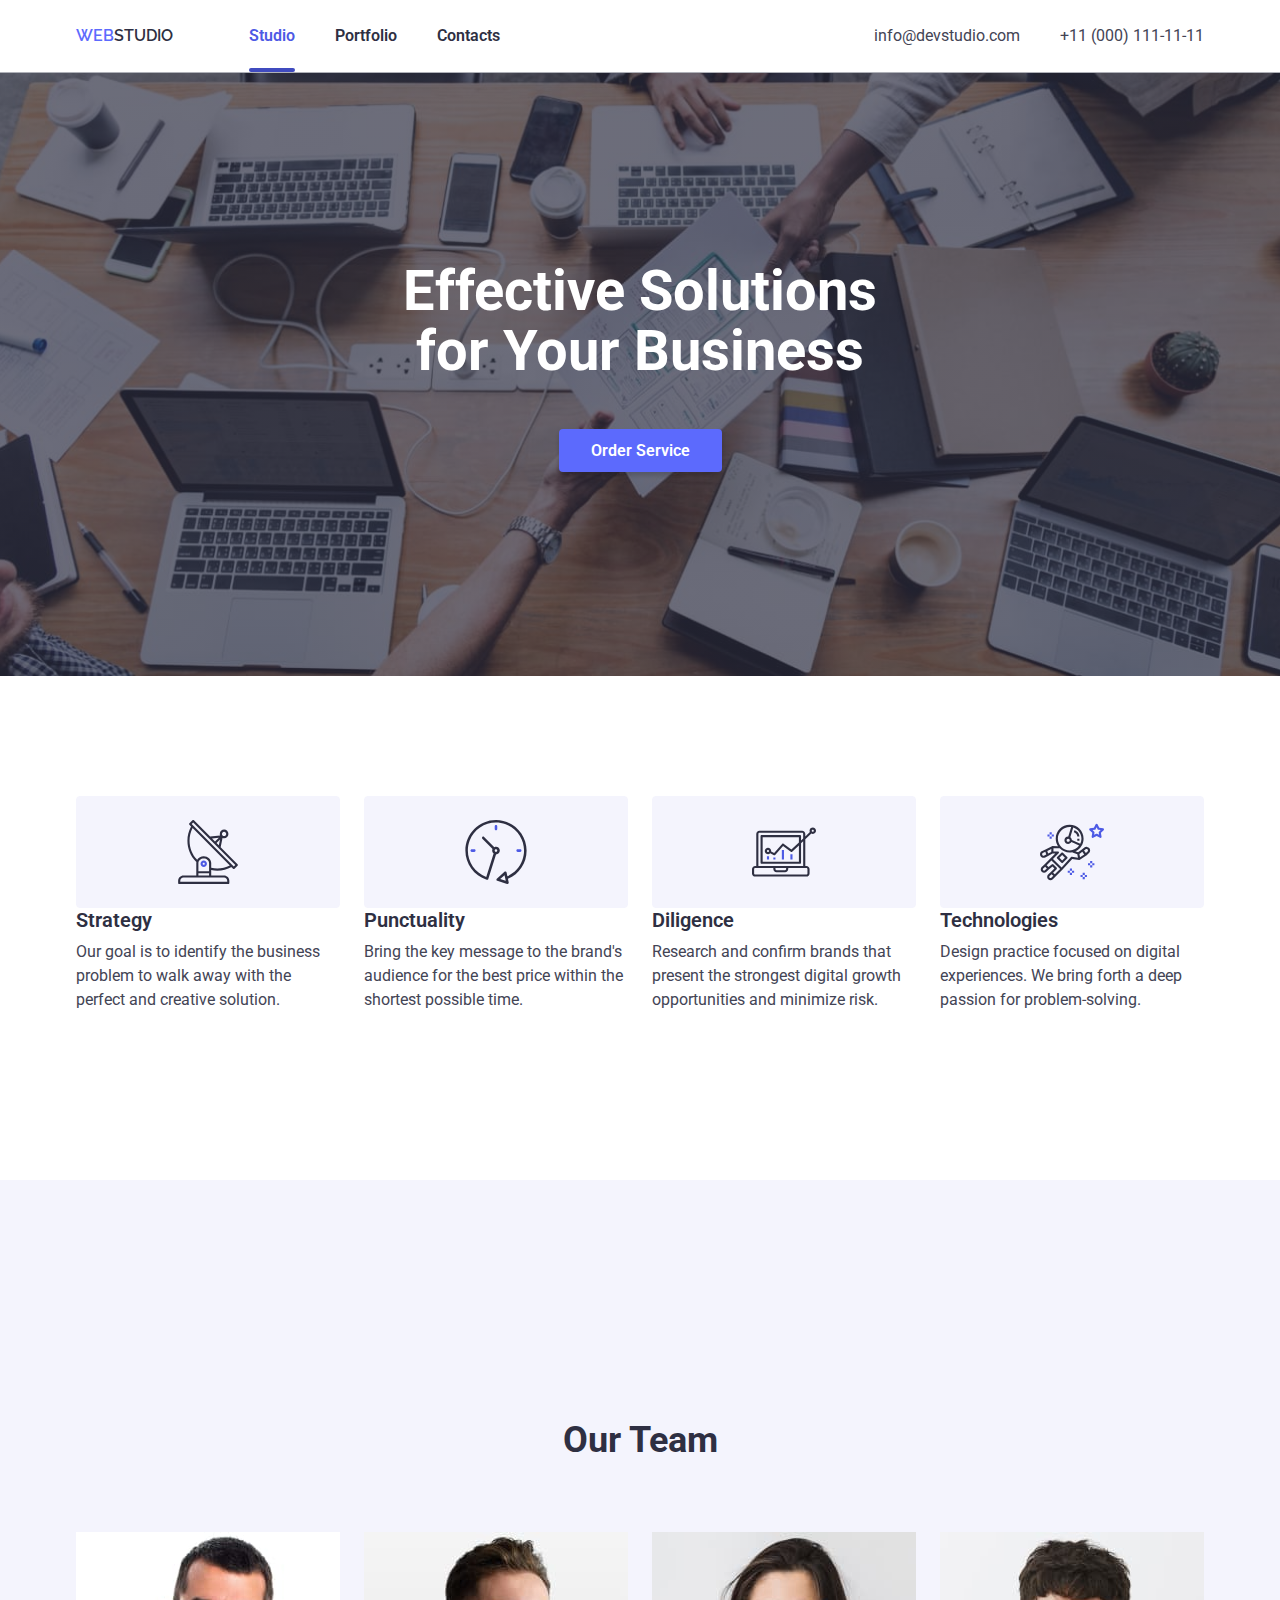
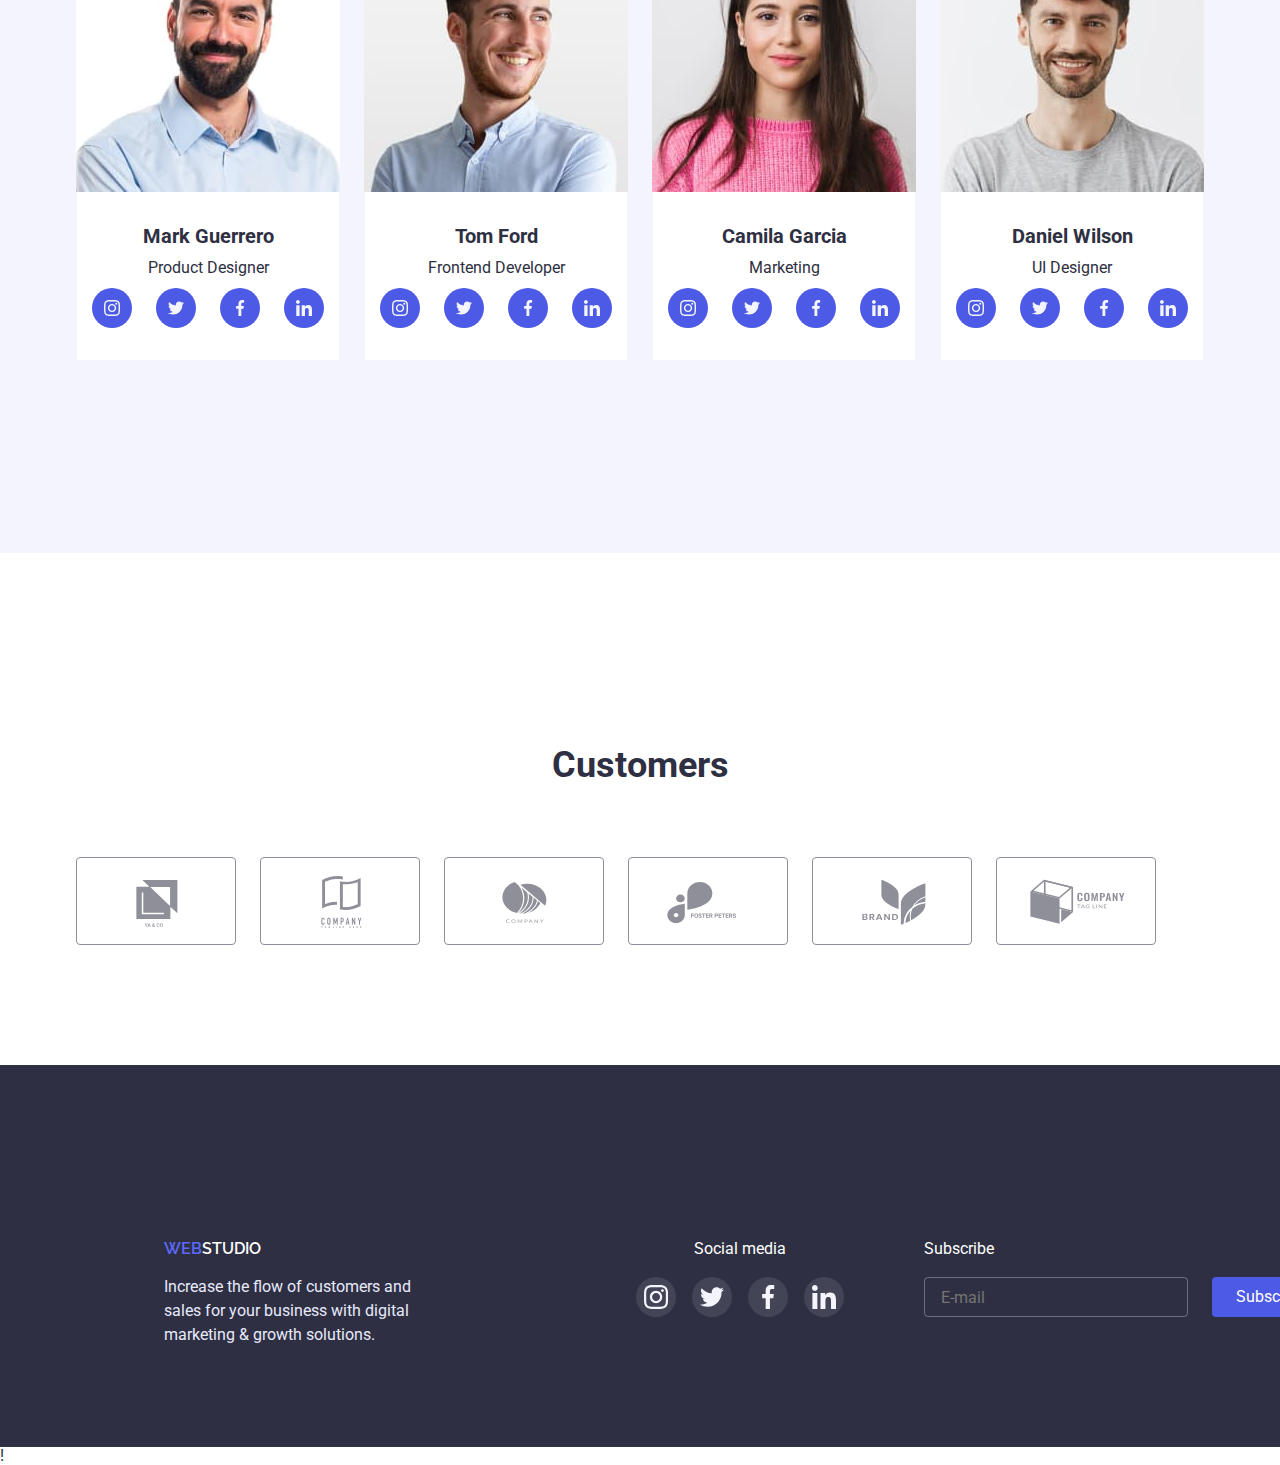
==== index.html @ 5d25dc53 "." ====
<!DOCTYPE html>
<html lang="en">
<head>
    <meta charset="UTF-8">
    <meta http-equiv="X-UA-Compatible" content="IE=edge">
    <meta name="viewport" content="width=device-width, initial-scale=1.0">
    <title>Main Page</title>
    <link rel="preconnect" href="https://fonts.googleapis.com"><link rel="preconnect" href="https://fonts.gstatic.com" crossorigin><link href="https://fonts.googleapis.com/css2?family=Raleway:wght@800&family=Roboto:wght@400;700&display=swap" rel="stylesheet">
    <link rel="stylesheet" href="https://cdn.jsdelivr.net/npm/modern-normalize@1.1.0/modern-normalize.min.css">
    <link href="https://unpkg.com/aos@2.3.1/dist/aos.css" rel="stylesheet">
    <link rel="stylesheet" href="./css/styles.css">
    <link rel="stylesheet" href="./css/mobile.css">
    <link rel="stylesheet" href="./css/tablet.css">
    <link rel="stylesheet" href="./css/desktop.css">
</head>
<body>
    <main>
        <header class=" header">
            <div class="container page-header-container ">
                <nav class="page-nav">
                    <a href="" class=" studio link page-header"><span class="web">Web</span>studio</a>
                    <ul class=" header-list list ">
                        <li class="header-list">
                            <a  class=" link1 page-header curent" href="index.html "> Studio</a></li>
                        <li class="header-list">
                            <a class=" link page-header" href=" portfolio.html "> Portfolio</a></li>
                        <li class="header-list">
                            <a class=" link page-header" href="#contacts">Contacts</a></li>
            </ul>   
    </nav>
    <ul class="header-list list">
        <li class="header-link">
           <a class="contacts page-header page-header-list" href="mailto:info@devstudio.com">info@devstudio.com</a></li>
       <li class="header-link">
           <a class="contacts2 page-header page-header-list" href="tel:+110001111111">+11 (000) 111-11-11</a></li>
   </ul> 
   <button type="button" class="menu-open"data-menu-open >
    <svg class="menu-svg" width="32" height="22">
        <use href="./images/defs.svg#icon-menu-1"></use>
    </svg>
</button>
</div> 
            <div class="mob-menu is-hidden" data-menu >
                <div class="container">
                    <div>
                <button type="button" class="menu-close" data-menu-close >
                    <svg class="icon-a" width="8" height="8" >
                        <use href="./images/x.svg#icon-close-black-18dp-2-1-1" ></use>
                    </svg>
                </button>
                <ul class=" mob-menu-list list ">
                    <li class="mob-menu-item">
                        <a  class="mob-menu-link1 link" href="index.html "> Studio</a></li>
                    <li class="mob-menu-item">
                        <a class="mob-menu-link1 link" href=" portfolio.html "> Portfolio</a></li>
                    <li class="mob-menu-item">
                        <a class="mob-menu-link1 link" href="#contacts">Contacts</a></li>
        </ul> 
    </div>
    <div>
        <ul class="mob-menu-list2 list">
           <li class="mob-menu-item">
               <a class="mob-menu-link1 link" href="tel:+110001111111">+11 (000) 111-11-11</a></li>
               </ul>
        <ul class="mob-menu-list3 list">
            <li class="mob-menu-item2">
                <a class="mob-menu-link3 link" href="mailto:info@devstudio.com">info@devstudio.com</a></li>
        </ul>
            </div>
       <ul class="social-mob-menu list">
        <li class="social-media-menu ">
            <a href="" class="social-link-menu link">
                <svg class="social-icon-menu" width="24" height="24">
                    <use href="./images/defs.svg#icon-instagram"></use>
                </svg>
            </a></li>
            <li class="social-media-menu">
                <a href="" class="social-link-menu link">
                    <svg class=" social-icon-menu" width="24" height="24">
                        <use href="./images/defs.svg#icon-twitter"></use>
                    </svg>
                </a></li>
            <li class="social-media-menu">
                <a href="" class="social-link-menu link">
                    <svg class=" social-icon-menu" width="24" height="24">
                        <use href="./images/defs.svg#icon-facebook"></use>
                    </svg>  
                </a></li>
            <li class="social-media-menu ">
                <a href="" class="social-link-menu link">
                    <svg class=" social-icon-menu" width="24" height="24">
                        <use href="./images/defs.svg#icon-linkedin"></use>
                    </svg> 
                </a></li>
</ul>
</div>
</div> 
</div>
    </header>
        <section class="sol " id="studio">
            <div class="container" >
            <h1 class="solutions-title">Effective Solutions for Your Business </h1>
                <button type="button" class="btn btn-list" data-modal-open>Order Service</button >
            </div>
            </section>
           <section class="skills-2">
                <div  class=" container">
                <h2 class="visual skills">Our skills</h2>
                        <ul class=" list-ul list"> 
                                <li class=""> 
                                    <div class="box-1 rectangle">
                                            <svg class="foto-logo" width="64" height="64">
                                                <use href="./images/symbol-defs2.svg#icon-antenna-1-2-1"></use>
                                            </svg> 
                                        </div>
                                <h3 class="title-list">Strategy</h3>
                                <p class="text "> Our goal is to identify the business problem to walk away with the perfect and creative solution.</p> </li>
                                    <li class="">
                                        <div class="box-1 rectangle">
                                        <svg class="foto-logo " width="64" height="64">
                                            <use href="./images/symbol-defs2.svg#icon-clock-1-2-1"></use>
                                        </svg>
                                    </div>  
                                    <h3  class="title-list ">Punctuality</h3>
                                 <p class="text"> Bring the key message to the brand's audience for the best price within the shortest possible time.</p>  
                                </li>
                        <li class="">
                            <div class="box-1 rectangle">
                            <svg class="foto-logo" width="64" height="64">
                                <use href="./images/symbol-defs2.svg#icon-diagram-1-2-1"></use>
                            </svg>
                        </div>
                            <h3 class="title-list ">Diligence</h3>
                                <p class="text"> Research and confirm brands that present the strongest digital growth opportunities and minimize risk.</p>
                            </li>
                            <li class="">
                                <div class="box-1 rectangle">
                                <svg class="foto-logo " width="64" height="64">
                                    <use href="./images/symbol-defs2.svg#icon-astronaut-1-2-1"></use>
                                </svg> </div>
                        <h3  class="title-list ">Technologies</h3>
                          <p class="text">Design practice focused on digital experiences. We bring forth a deep passion for problem-solving.</p>  
                        </li>
                    </ul> 
            </div>
        </section>
           <section class="foto">
            <div class="container">
                <h2 class="kann-title" data-aos="fade-up-right">What are we doing</h2>
                <ul class="foto-list list">
                    <li class="foto-phone"><img src="./images/foto.jpg" alt="Laptop" width="360" height="300"></li>
                    <li class="foto-phone"><img src="./images/foto2.jpg" alt="Phones" width="360" height="300" ></li>
                    <li class="foto-phone"><img src="./images/foto3.jpg" alt="App in phone" width="360" height="300" ></li>
                </ul>
            </div>
            </section>
    <section class="team-title " >
        <div class="container  ">
   <h2 class="title-team ">Our Team </h2>
   <ul class="team-foto list ">
    <li class="team-title-foto"> 
        <img 
        src="./images/foto4.jpg" alt="Product Designer"
        srcset="./images/foto4.jpg 1x, 
        ./images/foto4-2px.jpg 2x "
        width="265" height="260">
        <div class="empployees-card-contant-wrapper ">
        <h3 class="name">Mark Guerrero</h3>
        <p class="work">Product Designer</p>
        <ul class="social list">
            <li class="social-media ">
                <a href="" class="social-link link">
                    <svg class="social-icon" width="16" height="16">
                        <use href="./images/defs.svg#icon-instagram"></use>
                    </svg>
                </a></li>
                <li class="social-media">
                    <a href="" class="social-link link">
                        <svg class=" social-icon" width="16" height="16">
                            <use href="./images/defs.svg#icon-twitter"></use>
                        </svg>
                    </a></li>
                <li class="social-media">
                    <a href="" class="social-link link">
                        <svg class=" social-icon" width="16" height="16">
                            <use href="./images/defs.svg#icon-facebook"></use>
                        </svg>  
                    </a></li>
                <li class="social-media ">
                    <a href="" class="social-link link">
                        <svg class=" social-icon" width="16" height="16">
                            <use href="./images/defs.svg#icon-linkedin"></use>
                        </svg> 
                    </a></li>
</ul>
</div>
       <li class="team-title-foto"><img src="./images/foto5.jpg" alt="Frontend Developer" 
        srcset="./images/foto5.jpg 1x, 
        ./images/foto5-2px.jpg 2x " 
        width="265" height="260">
        <div class="empployees-card-contant-wrapper">
        <h3 class="name">Tom Ford</h3>
        <p class="work">Frontend Developer</p>
        <ul class="social list">
            <li class="social-media">
                <a href="" class="social-link link">
                <svg class="social-icon" width="16" height="16">
                    <use href="./images/defs.svg#icon-instagram"></use>
                </svg>
            </a></li>
            <li class="social-media">
                <a href="" class="social-link link">
                    <svg class=" social-icon" width="16" height="16">
                        <use href="./images/defs.svg#icon-twitter"></use>
                    </svg>
                </a></li>

            <li class="social-media">
                <a href="" class="social-link link">
                    <svg class=" social-icon" width="16" height="16">
                        <use href="./images/defs.svg#icon-facebook"></use>
                    </svg> 
                </a></li>
            <li class="social-media ">
                <a href="" class="social-link link">
                    <svg class=" social-icon" width="16" height="16">
                        <use href="./images/defs.svg#icon-linkedin"></use>
                    </svg> 
                </a></li>
        </ul>
    </div>
    </li> 
    <li class="team-title-foto"><img src="./images/foto6.jpg" alt="Marketing" 
        srcset="./images/foto6.jpg 1x, 
        ./images/foto6-2px.jpg 2x "
        width="265" height="260">
        <div class="empployees-card-contant-wrapper">
            <h3 class="name">Camila Garcia </h3>
            <p class="work">Marketing</p>
            <ul class="social list">
                <li class="social-media ">
                    <a href="" class="social-link link">
                        <svg class="social-icon" width="16" height="16">
                            <use href="./images/defs.svg#icon-instagram"></use>
                        </svg> 
                    </a></li>
                <li class="social-media">
                    <a href="" class="social-link link">
                        <svg class=" social-icon" width="16" height="16">
                            <use href="./images/defs.svg#icon-twitter"></use>
                        </svg>
                    </a></li>
                <li class="social-media">
                    <a href="" class="social-link link">
                        <svg class=" social-icon" width="16" height="16">
                            <use href="./images/defs.svg#icon-facebook"></use>
                        </svg>
                    </a></li>
                <li class="social-media">
                    <a href="" class="social-link link">
                        <svg class=" social-icon" width="16" height="16">
                            <use href="./images/defs.svg#icon-linkedin"></use>
                        </svg> 
                    </a></li>
            </ul>
        </div>
    </li>
    <li class="team-title-foto" ><img src="./images/foto7.jpg" alt="UI Designer" 
        srcset="./images/foto7.jpg 1x, 
        ./images/foto7-2px.jpg 2x "
        width="265" height="260">
        <div class="empployees-card-contant-wrapper">
            <h3 class="name">Daniel Wilson</h3>
            <p class="work">UI Designer</p>
            <ul class="social list">
                <li class="social-media">
                    <a href="" class="social-link link">
                        <svg class="social-icon" width="16" height="16">
                            <use href="./images/defs.svg#icon-instagram"></use>
                        </svg> 
                    </a></li>
                <li class="social-media">
                    <a href="" class="social-link link">
                        <svg class=" social-icon" width="16" height="16">
                            <use href="./images/defs.svg#icon-twitter"></use>
                        </svg>   
                    </a></li>
                <li class="social-media">
                    <a href="" class="social-link link">
                        <svg class=" social-icon" width="16" height="16">
                            <use href="./images/defs.svg#icon-facebook"></use>
                        </svg>
                    </a></li>
                <li class="social-media">
                    <a href="" class="social-link link">
                        <svg class=" social-icon" width="16" height="16">
                            <use href="./images/defs.svg#icon-linkedin"></use>
                        </svg>
                    </a></li>
            </ul>
       </div> 
    </li>
   </ul>
</div>
    </section>
<section class="customers">
        <div class="container">
        <h2 class="customers-text" >Customers</h2>
        <ul class="box list">
            <li class="logo">                                 
                <a href="" class="icone-link">
                <svg class=" logo-icon" width="104" height="56">
                    <use href="./images/symbol-defs.svg#icon-Logo"></use>
                </svg>
            </a></li>
            <li class="logo">
                <a href="" class="icone-link">
                    <svg class=" logo-icon"  width="104" height="56">
                        <use href="./images/symbol-defs.svg#icon-Logo2"></use>
                    </svg>
                </a></li>
            <li class="logo">
                <a href="" class="icone-link">
                    <svg class=" logo-icon" width="104" height="56" >
                        <use href="./images/symbol-defs.svg#icon-Logo3"></use>
                    </svg>
                </a>
            </li>
            <li class="logo">
                <a href="" class="icone-link">
                    <svg class=" logo-icon"  width="104" height="56">
                        <use href="./images/symbol-defs.svg#icon-Logo4"></use>
                    </svg>
                </a>
            </li>
            <li class="logo">
                <a href="" class="icone-link">
                    <svg class=" logo-icon"  width="104" height="56">
                        <use href="./images/symbol-defs.svg#icon-Logo5"></use>
                    </svg>
                </a>
            </li>
            <li class="logo">
                <a href="" class="icone-link">
                    <svg class=" logo-icon" width="104" height="56" >
                        <use href="./images/symbol-defs.svg#icon-Logo6"></use>
                    </svg>
                </a>
            </li>
        </ul>
    </div>
    </section>
    </main>
    <footer class="footer " id="contacts">
        <div class="container footer-container">
           <div class="div">
            <a class="studio-footer link footer-end list " href=""><span class="web2">Web</span>studio</a></li>
        <p class="end-text">Increase the flow of customers and sales for your business with digital marketing & growth solutions.</p>
    </div>
    <div class="footer-div-1">
        <p class="media">Social media</p>
        <ul class="box-icone2 list ">
            <li class="box-icone">
            <a href="" class="box-icone-a">
                <svg class=" media-icone-a" width="24" height="24" >
                    <use href="./images/defs.svg#icon-instagram"></use>
                </svg>
            </a></li>
        <li class="box-icone">
             <a href="" class="box-icone-a">
             <svg class=" media-icon" width="24" height="24">
                <use href="./images/defs.svg#icon-twitter"></use>
            </svg>
        </a></li>
        <li class="box-icone">
             <a href="" class="box-icone-a">
                <svg class=" media-icon" width="24" height="24">
                    <use href="./images/defs.svg#icon-facebook"></use>
                </svg>
             </a></li>
             <li class="box-icone">
                <a href="" class="box-icone-a">
                    <svg class=" media-icon" width="24" height="24">
                        <use href="./images/defs.svg#icon-linkedin"></use>
                    </svg>
                </a></li>
    </ul> 
</div>
<div class="footer-div">
    <p class="subscribe">Subscribe</p>
   <form class="contact-form">
          <input
          aria-label="E-mail" 
          type="email" 
          name="email"
          class="email" 
          placeholder="E-mail">
    <button class="button-s">Subscribe
        <svg class=" icon-send" width="24" height="20">
            <use href="./images/symbol3-defs.svg#icon-Frame-3-1"></use>
        </svg>    
    </button>
</form>
</div>
    </div>
    </footer>!
    <div class="backdrop is-hidden" data-modal >
        <div class="modal">
            <button type="button" class="modal-button" data-modal-close >
                <svg class="icon-a" width="8" height="8" >
                    <use href="./images/x.svg#icon-close-black-18dp-2-1-1"  ></use>
                </svg>
            </button>
            <form class="form" autocapitalize="off">
            <p class="modal-title2">Leave your contacts and we will call you back</p>  
                <label class="modal-coment-label">
                 <span  class="name-modal"> Name</span>  
                <div class="modal-form">
                    <input 
                    type="text"
                    class="modal-input"
                    name="user_name"
                    minlength="2"
                    required
                    pattern="^[a-zA-Za-яА-Я]+$">
                    <svg class=" user" width="18" height="18">
                       <use href="./images/symbol-defs2.svg#icon-person-black-18dp-1-2-1"></use>
                   </svg>
                </div>
                </label>
               <label class="modal-coment-label">
              <span class="name-modal ">Phone</span> 
              <div class="modal-form">
                <input 
                type="tel"
                  class="modal-input"
                  name="user_tel"
                  minlength="2"
                  required>
                  <svg class=" user" width="18" height="24" >
                      <use href="./images/symbol-defs2.svg#icon-phone-black-18dp-1-1"></use>
                  </svg>
              </div>  
            </label>
            <label class="modal-coment-label">
             <span class="name-modal  ">Email</span>   
            <div  class="modal-form">
                <input 
                type="email" 
                   class="modal-input"
                   name="user_email"
                   required>
                   <svg class=" user" width="18" height="24" >
                       <use href="./images/symbol-defs2.svg#icon-email-black-18dp-1-1"></use>
                   </svg>
            </div>
            </label>
            <label class="modal-coment-label">
                <span class="name-modal">Comment</span>
               <textarea name="user_coment" 
               id="modal-coment" 
               class="modal-coment"
               placeholder="Text input"></textarea>
            </label>
            <div class="privaty-check">
            <input id="privaty" type="checkbox" class="check-input visual" value="true">     
            <label for="privaty" class="privaty-text">I accept the terms and conditions of the&nbsp;<a href="" class="check">Privacy Policy</a></label>
        </div>
        <button type="submit" class="send">Send</button>
    </form>
</div>
    </div>
</body>
<script src="https://unpkg.com/aos@2.3.1/dist/aos.js"></script>
<script>
AOS.init();
</script>
<script src="./js/modal.js"></script>
<script src="./js/menu.js"></script>
</html>
---- css/styles.css ----
:root{
    --title-color : #2E2F42;
    --typle-color:#5c6afd;
    --while-color:#FFFFFF;
    --typle2-color:#434455;
    --while2-color:#E7E9FC;
    --while3-color:#F4F4FD;
    --blue-color:#4D5AE5;
    --title2-color:#AFB1B8;
    --title3-color:#8E8F99;
    --title4-color:#E5E5E5;
    --blue2-color:#404BBF;
    --green:#31D0AA;
    ----red: red;
    --gray:#757575;
}

h1,
h2,
h3,
p{
margin-top: 0%;
margin-bottom: 0%;
}
.portfolio1{
    padding-bottom: 48px;
}
ul{
margin-top: 0%;
margin-bottom: 0%;
padding-left: 0%;
}
img{
display: block;
width: 100%;
height: auto;
}
.container{
width: 1158px;
margin-left: auto;
margin-right: auto;
padding-left: 15px;
padding-right: 15px;
}
/*-------------HEADER-------------- */
.header{
background:var(--while-color);
border-bottom: 1px solid var(--title2-color);
}
.element.style{
    display: flex;
}
.no-scroll{
    overflow: hidden;
}
.studio{
   margin-right: 76px;
}
.page-header-container{
    display: flex;
    align-items: center;
}
.contacts{
    margin-left: 332px;
}
body{
    color:var(--title-color) ;
    font-family: 'Roboto',sans-serif;
}
.web{
    color: var(--typle-color);
    text-transform: uppercase; 
    font-family: Raleway;
}
.studio{
    color:var(--title-color);
    text-transform: uppercase; 
    font-family: Raleway;
}
.team-title-foto{
    font-size: 36px;
    line-height:calc(40/36);
    color:var(--title-color);
   width: 396px;
}
/*---------------BUTTON------------ */
.menu-open{
    min-height: 40px;
    min-width: 40px;
    display: flex;
    align-items: center;
    justify-items: center;
    margin: 0;
    padding: 0;
    background-color:transparent;
    margin-left: auto;
    border: none;
    cursor: pointer;
    outline: none;
}
.menu-svg{
    stroke:var(--title-color);
    justify-content: center;
    align-items: center; 
}
.page-header-list{
    color: var(--blue-color);
}
/* --------HEADER-------- */
.header-list,
.contacts,
.contacts2{
    display: none;
}
.page-header{
    padding-top: 24px;
    padding-bottom: 24px;
}
/*-----------MENU-----------*/
.mob-menu{
    position: fixed;
    top: 0;
    z-index: 1;
    width: 100%;
    height: 100%;
    background-color: var(--while-color);
    padding-top:24px;
}
.mob-menu > .container{
    height: 100%;
    display: flex;
    flex-direction: column;
    justify-content: space-between;
    overflow-y: auto;
}
.menu-close{
    display: block;
    margin-left: auto;
    margin-bottom: 32px;
    width: 24px;
    height: 24px;
    border:1 px solid var(--while2-color);
    border-radius: 50%;
    cursor: pointer;
}
.mob-menu-list{
    margin-bottom: 284px;
}
.mob-menu-item:not(:last-child){
margin-bottom: 40px;
}
.mob-menu-link1{
font-weight: 700;
font-size: 36px;
line-height:calc(40/36);
letter-spacing: 0.02em;
color: var(--title-color);
}
.mob-menu-link1:hover,
.mob-menu-link1:focus{
   color:var(--blue-color);
}
 .mob-menu-link3:hover,
.mob-menu-link3:focus{
    color:var(--blue-color);
 }
.mob-menu-link3{
    font-weight: 500;
    font-size: 20px;
    line-height: calc(24/20);
    color: var(--title-color);
}
.mob-menu-list2{
    margin-bottom: 40px;
}
.mob-menu-list3{
    margin-bottom: 48px;
}
/*.social-mob-menu{
    display: flex;
    gap: 24px;
    justify-content: center;
    margin-top: 8px;
}*/
.social-mob-menu {
    display: flex;
    gap: 64px;
    justify-content: center;
    margin-bottom: 40px;
}
.social-media-menu{
    width:40px ;
    height:40px;
}
.social-link-menu{
    width: 100%;
    height: 100%;
    background-color: var(--blue-color);
    border-radius: 50%;
    display: flex;
    justify-content: center;
    align-items: center;
    cursor: pointer;
    }

.social-icon-menu{
     align-items: center;
    justify-content: center;
}
/*------------------SKILLS-------------*/
/*.rectangle{
    border-radius: 4px;
    border: 1px solid var(--while3-color);
    display: block;
    width: 264px;
    gap: 24px;
    background-color: var(--while3-color);
    margin-bottom: 8px;
}*/
.skills-2{
    padding-top: 96px;
    padding-bottom: 96px;
}
/*--------------STUDIO---------- */
.box-media{
    border-radius: 4px;
    background-color: var(--while3-color);
    width: 264px;
    height: 112px;
    gap: 24px;
    justify-content: center;
    display: flex;
}
/*.box-1{
    height: 112px;
    width: 264px;
    display: flex;
    align-items: center;
    justify-content: center;
    position: absolute;
}*/
.sol{
    padding-top:112px;
    padding-bottom:112px;
    margin-left: auto;
    margin-right: auto;
    background-image: linear-gradient(rgba(46, 47, 66, 0.7),rgba(46, 47, 66, 0.7)), url('../images/office-mobile.jpg');
    background-size:cover;
    background-position: center;
    background-repeat:no-repeat ;
    background-color: var(--title-color);
}
@media (min-device-pixel-ratio: 2),
  (min-resolution: 192dpi),
  (min-resolution: 2dppx){
  .sol {
    background-image: linear-gradient(rgba(46, 47, 66, 0.7),rgba(46, 47, 66, 0.7)), url('../images/office-mobile-2x.jpg');
  }  
}
.foto-text0{
position: absolute;
top: 0;
font-size: 16;
font-weight: 400;
color: var(--while-color);
padding: 40px;
background-color: var(--blue-color);
height: 100%;
transform:translateY(100%);
transition: transform 250ms cubic-bezier(0.4, 0, 0.2, 1);
overflow:auto;
}
.team-title-foto:hover .foto-text0{
    transform:translateY(0);
}
.foto-text-wrap{
    position: relative;
    overflow: hidden;
}
.foto-list{
    display: none;
}
.solutions-title{
    font-size: 36px;
    line-height:calc(40/36);
    color:var(--while-color);
    width:320px;
    margin-left:auto;
    margin-right: auto;
    text-align: center;
}
/*-------------BUTTON------------- */
.btn{
      padding-top:12px; ;
      padding-bottom: 12px;
      padding-left:32px;
      padding-right: 32px;
    font-family:inherit;
        font-size: 16px;
        line-height: calc(24/16);
        cursor: pointer;
}
.btn{
    background-color: var(--typle-color); 
    color:var(--while-color);
    margin-top: 48px;
    margin-left: auto;
    margin-right: auto;
    display: block;
    box-shadow: 0px 4px 4px rgba(0, 0, 0, 0.15);
    border-radius: 4px;
    font-weight: 600;
    border: none;
}
.button-list:hover,
.button-list:focus{  
    background-color:var(--blue2-color);
    box-shadow: 0px 1px 6px rgba(46, 47, 66, 0.08), 0px 1px 1px rgba(46, 47, 66, 0.16), 0px 2px 1px rgba(46, 47, 66, 0.08);
    color: var(--while-color);
    border-color: var(--blue2-color);
}
.button{
    padding-top: 12px;
    padding-bottom: 12px;
    padding-left: 24px;
    padding-right: 24px;
    font-family: inherit;
    font-size: 16px;
    line-height: calc(24/16);
    cursor: pointer;
    background: var(--while2-color);
    color:var(--typle-color);
    border: 1px solid var(--while2-color);
    border-radius: 4px;
    font-weight: 600;
    transition: border-color 250ms cubic-bezier(0.4, 0, 0.2, 1),color 250ms cubic-bezier(0.4, 0, 0.2, 1),box-shadow 250ms cubic-bezier(0.4, 0, 0.2, 1),background-color 250ms cubic-bezier(0.4, 0, 0.2, 1);
}

.list-button{
    display: flex;
    list-style: none;
    gap: 24px;
    justify-content: center;
    margin-bottom: 72px;
    flex-wrap: wrap;
}
    /*------------PORTFOLIO------------- */
.visual{
        position: absolute;
        width: 1px;
        height: 1px;
        margin: -1px;
        border: 0;
        padding: 0;
        white-space:nowrap;
        clip-path: inset(100%);
        clip: rect(0 0 0 0);
        overflow: hidden;
    }
    /* ---------BUTTON--------- */
.button3{
        position: absolute;
        width: 1px;
        height: 1px;
        margin: -1px;
        border: 0;
        padding: 0;
        white-space:nowrap;
        clip-path: inset(100%);
        clip: rect(0 0 0 0);
        overflow: hidden; 
    }
.btn-list:focus,
.btn-list:hover{
    background-color: var(--blue2-color);
    color:var(--while-color) ;
    }
.btn-list{
    transition: background-color 250ms cubic-bezier(0.4, 0, 0.2, 1),color 250ms cubic-bezier(0.4, 0, 0.2, 1);
}
    /* --------------STUDIO---------- */
.list-ul{
 padding: 0%;
 margin: 0;
display: inline;
gap: 24px;
}
.st-list{
    margin-right: 24px;
    display: block;
}
.st-list2{
    margin-right: auto;
    display:block;
}
.list-ul>.st-list{
    outline: 1px solid var(--while-color)   
}
.title-team{
        font-size: 36px;
        line-height: calc(40/36);
        color:var(--title-color);
        margin-bottom: 72px;
        margin-left:auto;
        text-align: center;

    }
.title-list{
        font-family: Roboto;
        font-weight: 600;
        font-size: 36px;
        line-height:calc(40/36);
        color:var(--title-color);
        margin-bottom:8px;
       
    }
.text{
        font-size: 16px;
        line-height:calc(24/16);
        color:var(--typle2-color);
        font-family:'Roboto';
        font-weight: 500;
        padding-bottom: 72px;
        margin-left: 16px;
        }
.foto{
    display: none;
}
    /*-----------LIST-------- */
.list{
    list-style: none;
}
.link{
    text-decoration: none;
    display: block;
}
/* FOTO */

/*---------CONTACTS-----------*/
.empployees-card-contant-wrapper{
border: 1px solid var(--while3-color);
background-color: var(--while-color);
border-top: none;
padding-top:32px;
padding-bottom: 32px;
text-align: center;
margin-bottom: 72px;
}

.empployees-card-contant2{
    border: 1px solid var(--while3-color);
    background-color: var(--while-color);
    border-top: none;
    padding-top:32px;
    padding-bottom: 32px;
    padding-left: 16px;  
}
.team-title{
    background:var(--while3-color);
    padding-top: 72px;
    padding-bottom: 128px;
    margin-left: auto;
    margin-right: auto;
}
.team-foto{
display: flex;
flex-wrap: wrap;
}
.team-foto-list{
    display: flex;
    gap: 48px 24px;
    flex-wrap: wrap;
}
.foto-team{
    margin-bottom: 120px;
}

team-title-foto1{
    transition: box-shadow 250ms cubic-bezier(0.4, 0, 0.2, 1) ;
}
.team-title-foto1:hover,
.team-title-foto1:focus{
    box-shadow: 0px 1px 6px rgba(46, 47, 66, 0.08), 0px 1px 1px rgba(46, 47, 66, 0.16), 0px 2px 1px rgba(46, 47, 66, 0.08);
}
.title-foto{
    font-size: 36px;
    line-height:calc(40/36);
    color:var(--title-color);
    margin-bottom: 48px;
    margin-right: 24px;

}
.card{
    margin-bottom: 120px;
}
.empployees-card-contant{
    border: 1px solid var(--while3-color);
background-color: var(--while-color);
border-top: none;
padding: 32px,16px,32px,26px;
}
.team{
    background-color:var(--while-color);
}
.name{
    font-size: 20px;
    line-height:calc(24/20);
    color:var(--title-color);
}
.work{
    font-size: 16px;
    line-height: calc(24/16);
    color:var(--title-color) ; 
    margin-top: 8px;
}
/*--------------------CUSTOMERS------------- */
.customers{
    background-color: var(--while-color);
    padding-top: 72px;
    padding-bottom: 96px;
}
.customers-text{ 
    font-size: 36px;
    line-height: calc(40/36);
    color:var(--title-color);
    margin-left:auto;
    margin-right: auto;
    text-align: center;
    margin-bottom: 72px;
}
.box{
display: flex;
gap: 24px;
flex-wrap: wrap;
margin-left: auto;
margin-right: auto;
}
.logo{
   width: calc((100% - 60px) / 2);
    height: 88px;  
}
.icone-link{
    display: flex;
    width:100%;
    height: 100%;
    justify-content: center;
    align-items: center;
    border-radius: 4px;
    border: 1px solid var(--title3-color);
    fill: var(--title3-color);
    transition: border-color 250ms cubic-bezier(0.4, 0, 0.2, 1);
}
.icone-link:hover,
.icone-link:focus{
border-color: var(--blue2-color);
fill: var(--blue2-color);
}
.icone-link{
    transition: 250ms cubic-bezier(0.4, 0, 0.2, 1);
}
/*---------------------TEAM-------------------*/
.social{
    display: flex;
    gap: 24px;
    justify-content: center;
    margin-top: 8px;
}
.social-media{
width: 40px;
height: 40px;
}
.social-icon{
    align-items: center;
    justify-content: center;
}
.social-link{
    width: 100%;
    height: 100%;
    background-color: var(--blue-color);
    border-radius: 50%;
    display: flex;
   justify-content: center;
   align-items: center;
    cursor: pointer;
    transition: background-color 250ms cubic-bezier(0.4, 0, 0.2, 1);
    }
.social-link:hover,
.social-link:focus{
background-color: var(--blue2-color);
}
/*--------------------PORTFOLIO-------------*/
.portfolio{
    padding-top: 96px;
}
/*----------FOOTER---------- */
.footer{
    background-color:var(--title-color);
    padding-top:96px;
    padding-bottom:96px ;
    margin-left: auto;
    margin-right: auto;
}
.web2{
    color: var(--typle-color);
    text-transform: uppercase; 
    font-family: Raleway;
    text-align: center;
}
.studio-footer{
    color: var(--while-color);
    font-size: 18px;
    line-height: calc(21/18);
    font-weight: 800;
    text-transform: uppercase; 
    font-family: Raleway;
    margin-left: 88px;
}
.end-text{
    font-size: 16px;
    line-height:calc(24/16);
    color:var(--while2-color) ;
    width: 268px;
    height:72px;
    margin-top: 17.5px;  
    margin-left: 88px;
    margin-right: 88px;
}
.media{
font-size: 16px;
line-height:calc(24/16);
color: var(--while-color);
margin-top: 72px;
margin-bottom: 16px;
text-align: center;
margin-left: auto;
}
.box-icone2{
    display: flex;
    gap: 16px;
    margin-left: auto;
    margin-right: auto; 
}
.box-icone{
    width: 40px;
    height: 40px;
}
.box-icone-a{
    width: 40px;
    height: 40px;
    background-color:rgba(255, 255, 255, 0.1);
    border-radius: 50%;
    display: flex;
    align-items: center;
    justify-content: center;
    cursor: pointer;
    transition:background-color 250ms cubic-bezier(0.4, 0, 0.2, 1);
    fill: var(--title3-color);
}
.box-icone-a:focus,
.box-icone-a:hover{
background-color:var(--green) ;
}
.media-icon :hover,
.media-icon :focus{
color: var(--blue2-color);
}

.div{
    margin-right: 120px;
}
/*------------------MODAL--------------*/
.backdrop{
    position: fixed;
    top: 0;
    width: 100%;
    height: 100%;
    opacity: 1;
    background-color: rgba(46, 47, 66, 0.4);;
    transition:opacity 250ms cubic-bezier(0.4, 0, 0.2, 1),visibility 250ms cubic-bezier(0.4, 0, 0.2, 1);
}
.modal{
    position: absolute;
    top: 50%;
    left: 50%;
    width: 408px;
    background-color: var(--while-color);
    border-radius: 4px;
    transform: translate(-50%,-50%) scale(1) rotate(0);
    transition:transform 250ms cubic-bezier(0.4, 0, 0.2, 1);
    padding: 72px 24px 24px ;
}
.backdrop.is-hidden.modal{
    transform: translate(-50%,-50%) scale(0) rotate(-360de);
}
.modal-button{
    display: flex;
    align-items: center;
    justify-content: center;
    position: absolute;
    right: 24px;
    top: 24px;
    width: 24px;
    height: 24px;
    background-color: transparent;
    border-radius: 50%;
    cursor: pointer;
    border:  1px solid rgba(0, 0, 0, 0.1);
    background-color: var(--while2-color);
    padding: 0px;
    transition:background-color 250ms cubic-bezier(0.4, 0, 0.2, 1);
}
.modal-button:hover,
.modal-button:focus{
    background-color: var(--blue2-color);
}
.icon-a{
    align-items: center;
    justify-content: center;
    transition:fill 250ms cubic-bezier(0.4, 0, 0.2, 1);
    fill: var(--title-color);
}
.icon-a:focus,
.icon-a:hover{
    fill: var(--while-color);
}
.is-hidden{
    opacity: 0;
    visibility: hidden;
    pointer-events: none;
}
.page-header-link{
    position: relative;
}
.modal-title2{
    font-size: 16px;
    line-height: calc(24/16);
    font-weight: 500;
    color: var(--title-color);
    text-align: center;
    margin-bottom: 14px;
}
.subscribe{
    font-size: 16px;
    line-height:calc(24/16);
    color: var(--while-color);
    margin-top: 72px;
}
.email{
    width: 396px;
    height: 40px;
    box-sizing: border-box;
border: 1px solid rgba(255, 255, 255, 0.3);
border-radius: 4px;
padding-left: 16px;
background-color:transparent;
color: var(--while-color);
transition: border-color 250ms cubic-bezier(0.4, 0, 0.2, 1), color  250ms cubic-bezier(0.4, 0, 0.2, 1);
}
.email:focus{
    border-color: var(--blue-color);
    outline: none;
}
.email::placeholder-shown{
    color: var(--blue-color);
}
.button-s{
    height: 40px;
   display: flex;
   align-items: center;
    padding: 8px 24px;
    color: var(--while-color);
    background-color: var(--blue-color);
    border-radius: 4px;
    border: none;
    cursor: pointer;
    transition:background-color 250ms cubic-bezier(0.4, 0, 0.2, 1);
    margin-top: 16px;
}
.button-s:hover,
.button-s:focus{
    background-color:var(--blue2-color);
}
.icon-send{
margin-left: 16px;
fill: var(--while-color);
}
.modal-input{
width: 100%;
height: 40px;
border: 1px solid rgba(33, 33, 33, 0.2);
border-radius: 4px;
padding-left: 35px;
background-color: transparent;
transition:border-color 250ms cubic-bezier(0.4, 0, 0.2, 1),fill 250ms cubic-bezier(0.4, 0, 0.2, 1);
}
.modal-input:focus{
border-color: var(--blue-color);
outline: none;
}
.modal-input:focus + .user{
fill: var(--blue-color);
}
.modal-coment:focus{
border-color: var(--blue-color);
outline: none;  
}
.send{
padding: 16px 32px;
color: var(--while-color);
background-color:var(--blue-color);
box-shadow: 0px 4px 4px rgba(0, 0, 0, 0.15);
border-radius: 4px;
cursor: pointer;
border: none;
margin-right: auto;
margin-left: auto;
display: block;
margin-top: 24px;
min-width: 169px;
font-weight: 500;
font-size: 16px;
line-height: calc(24/16);
transition:background-color 250ms cubic-bezier(0.4, 0, 0.2, 1) ;
}
.send:focus,
.send:hover{
background-color: var(--blue2-color);
}
.name-modal{
    font-weight: 400;
    font-size: 12px;
    line-height:calc(16/12);
    color: var(--title3-color);
    margin-bottom: 4px;
    display: inline-block;
    letter-spacing: 0.04em;
}
/*--------------------------SVG----------------*/
.user{
    display: block;
    left: 16px;
    top: 50%;
    transform: translate(0,-50%);
    fill:var(--title-color) ;
    position: absolute;
}
.modal-form{
    position: relative;
}
/*-------------------------*/

.modal-coment{
width: 360px;
height: 120px;
border: 1px solid rgba(33, 33, 33, 0.2);
border-radius: 4px;
background-color:transparent;
outline: none;
padding: 8px 16px ;
resize: none;
transition:border-color 250ms cubic-bezier(0.4, 0, 0.2, 1),color 250ms cubic-bezier(0.4, 0, 0.2, 1) ;
display: block;
}
.modal-coment:placeholder-shown{
color: var(--blue-color);
}
.modal-coment :hover,
.modal-coment :focus {
    border-color: var(--blue-color);
    outline: none;
}
.modal-coment-label{
    margin-bottom: 8px;
    transition:transform 250ms cubic-bezier(0.4, 0, 0.2, 1);
    display: block;
}
.modal-field{
    margin-bottom: 24px;
}
/*-----------------CHECK------------*/
.privaty-text::before{
    content: '';
    display: flex;
    width:16px ;
    height: 16px;
    border: 1.25px solid var(--title-color);
    border-radius: 2px;
    margin-right:8px;
}
.privaty-text{
    font-weight: 400;
    font-size: 12px;
    line-height: calc(16/12);
    display: flex;
    align-items: center;
    color:var(--gray);
}
.check{
    font-size: 12px;
    line-height: calc(16/12);
    display: flex;
    align-items: center;
    color:rgba(77, 90, 229, 1) ;
}
.footer-div{
    margin-left: auto;
}
.privaty-check{
    margin-top: 16px;
}
.check-input:checked + .privaty-text::before{
    background-color: var(--blue-color);
    border: none;
    background-image: url(../images/Vector\ \(8\).svg);
    background-repeat: no-repeat;
    background-position:center;
}
---- css/mobile.css ----
@media screen and  (min-width:320px) and (max-width:767px) {
    .container{
        max-width: 428px;
       }
       .team-title>.container{
        max-width: 264px;
       }
       .footer-container>.container{
        max-width: 264px;
       }
       .foto-text0{
        display: none;
       }
     /*  .sol{
        max-width: 428px;
        min-width: 320px;
    }*/
       .title-list{
        text-align: center;
       }
       .studio-footer{
        text-align: center;
    }
    .end-text{  
         text-align: center;
    }
    .subscribe{
        text-align: center;
        margin-left: auto;
        margin-bottom: 16px;
    }
    .button-s{
        margin-left: auto;
        margin-right: auto;
    }
       .box-icone2{ 
        justify-content: center;
    }
    }
---- css/tablet.css ----
@media screen and  (min-width:768px )and (max-width:1199px) {
    .container{
        max-width: 768px;
       }
    .team-title>.container{
        max-width: 552px;
       }
    .footer-container>.container{
        max-width: 552px;
       }
    .footer-div-1{
        display: flex;
    }
    .div-2{
        display: flex;
    }
    .header-list{
        display: flex;
        align-items: center; 
        gap: 40px;
        color:var(--title-color);
        transition: color 250ms cubic-bezier(0.4, 0, 0.2, 1) ;
        margin-left: auto;
    }
.header-list :hover,
.header-list:focus{
color:var(--blue-color);
}
.menu-svg{
    display: none;
}
.menu-open{
    display: none;
}
.curent{
    position: relative;
}
.curent::after{
    content:'' ;
    position: absolute;
    width: 100%;
    height: 4px;
    bottom: 0;
    display: block;
    background-color:var(--blue-color);
    left: 0;
    border-radius: 2px;
}
.page-nav{
    display:flex;
    align-items: center;
}
.page-header{
    padding-top: 24px;
    padding-bottom: 24px;
    transition: color 250ms cubic-bezier(0.4, 0, 0.2, 1);
}
.contacts{
    margin-left: 112px;
}
.link1{
    font-size: 16px;
    line-height:calc(24/16);
    font-weight: 600;
    color: var(--blue-color);
    text-decoration: none;
    display: block;
}
.link{
    font-size: 16px;
    line-height:calc(24/16);
    color:var(--title-color);
    font-weight: 600;
}
.contacts{
    font-size: 16px;
    line-height:calc(24/16);
    color:var(--typle2-color);
    text-decoration: none;
    margin-right: auto;
}
.contacts2{
    font-size: 16px;
    line-height:calc(24/16);
    color:var(--typle2-color);
    text-decoration: none;
    margin-left: auto;
    margin-right: auto; 
}
.header-list,
.contacts,
.contacts2{
    display: flex;
}
.page-header{
    padding-top: 24px;
    padding-bottom: 24px;
}
     .sol{
        padding-top:188px ;
        padding-bottom:188px;
        background-image: linear-gradient(rgba(46, 47, 66, 0.7),rgba(46, 47, 66, 0.7)), url('../images/office-tablet.jpg');
    }
    @media (min-device-pixel-ratio: 2),
  (min-resolution: 192dpi),
  (min-resolution: 2dppx) {
  .sol {
    background-image: linear-gradient(rgba(46, 47, 66, 0.7),rgba(46, 47, 66, 0.7)), url('../images/office-tablet-2x.jpg');
  }
}
       .foto-list{
        display: flex;
        gap: 24px;
    }
    .solutions-title{
        font-size: 56px;
        line-height:calc(60/56);
        width: 492px;
    }
    .list-ul{
        display:flex;
        flex-wrap: wrap;
     }
    .title-list{
        font-size: 36px;
        font-weight: 700;
        line-height: calc(40/36);
        line-height:calc(40/36);
        margin-bottom: auto;
        width: calc((100% - 72px) / 2);
    }
    .text{
        font-weight: 500;
        width: calc((100% - 72px) / 2);
    }
    .foto{
        padding-top:120px ;
        padding-bottom: 120px;
    }
    .kann-title{
        font-size: 36px;
        line-height:calc(40/36) ;
        color: var(--title-color);
        text-transform: capitalize;
        margin-bottom: 72px;
        margin-left:auto ;
        margin-right:auto;
        text-align: center;
    }
    .team-title{
        padding-top:120px;
        padding-bottom:120px;
    }
    .team-foto{
        display: block;
        gap: 24px;
        }
        .team-title-foto{
            width: calc((100% - 77px)/ 2);
        }
        /*.team-title-foto{
            width: 264px;
        }*/
    .customers{
        padding-bottom: 96px;
        }
    .logo{
        width: calc((100% - 168px) / 3);
       }
       .footer{
        padding-top:98px;
        padding-bottom:98px;
    }
    .studio-footer{
        color: var(--while-color);
        line-height: calc(21/18);
        margin-left: 0px;
        
    }
    .end-text{
        font-size: 16px;
        line-height:calc(24/16);
        color:var(--while2-color) ;
        width: 264px; 
        margin-left: 0px;
    }
    .box-icone2{
        display: flex;
        gap: 16px;
        margin-left: auto;
        margin-right: auto; 
    }
    .subscribe{
        margin-left: 108px;
    }
    .email{
        width: 264px;
        margin-left: 108px;
    }
    .button-s{
        margin-left: 24px;
    }
    .contact-form{
        display: flex;
        align-items: flex-end;
    }
       }
---- css/desktop.css ----
@media screen and (min-width:1200px){
    .container{
        max-width: 1200px;
    }
    .team-title>.container{
        max-width: 1200px;
       }
       .footer-container{
        display: flex;
        align-items: baseline;
    }
       .header-list{
        display: flex;
        align-items: center; 
        gap: 40px;
        color: transparent;
        transition: color 250ms cubic-bezier(0.4, 0, 0.2, 1) ;
        margin-left: auto;
    }
    .header-list :hover,
.header-list:focus{
color:var(--blue-color);
}
.menu-svg{
    display: none;
}
.menu-open{
    display: none;
}
.curent{
    position: relative;
}
.curent::after{
    content:'' ;
    position: absolute;
    width: 100%;
    height: 4px;
    bottom: 0;
    display: block;
    background-color:var(--blue2-color);
    left: 0;
    border-radius: 2px;
}
.contacts{
    margin-left: 332px;
}
.page-nav{
    display:flex;
    align-items: center;
}
.page-header{
    padding-top: 24px;
    padding-bottom: 24px;
    transition: color 250ms cubic-bezier(0.4, 0, 0.2, 1);
}
.header-list :hover,
.header-list:focus{
color:var(--blue-color);
}
.page-header-list{
    color: var(--blue-color);
}
.link{
    font-size: 16px;
    line-height:calc(24/16);
    color:var(--title-color);
    font-weight: 600;
}
.link1{
    font-size: 16px;
    line-height:calc(24/16);
    font-weight: 600;
    color: var(--blue-color);
    text-decoration: none;
    display: block;
}
.contacts{
    font-size: 16px;
    line-height:calc(24/16);
    color:var(--typle2-color);
    text-decoration: none;
    margin-right: auto;

}
.contacts2{
    font-size: 16px;
    line-height:calc(24/16);
    color:var(--typle2-color);
    text-decoration: none;
    margin-left: auto;
    margin-right: auto; 
}
.header-list,
.contacts,
.contacts2{
    display: flex;
}
.page-header{
    padding-top: 24px;
    padding-bottom: 24px;
} 
.skills-2{
        padding-top: 120px;
    }
    .sol{
        padding-top:188px ;
        padding-bottom:188px;
        max-width: 1440px;
        min-width: 1200px;
        height: 603px;
        background-image: linear-gradient(rgba(46, 47, 66, 0.7),rgba(46, 47, 66, 0.7)), url('../images/office.jpg');
    }
@media (min-device-pixel-ratio: 2),
  (min-resolution: 192dpi),
  (min-resolution: 2dppx) {
  .sol {
    background-image: linear-gradient(rgba(46, 47, 66, 0.7),rgba(46, 47, 66, 0.7)), url('../images/office-2x.jpg');
  }
}
    .foto-list{
        display: flex;
        gap: 24px;
    }
    .solutions-title{
        font-size: 56px;
        line-height:calc(60/56);
        color:var(--while-color);
        width: 492px;
        margin-left:auto;
        margin-right: auto;
        text-align: center;
    }
    .btn{
          line-height: calc(19/16);
  }
    .rectangle{
        border-radius: 4px;
        border: 1px solid var(--while3-color);
        display: block;
        width: 264px;
        gap: 24px;
        background-color: var(--while3-color);
        margin-bottom: 8px;
    }
    .box-1{
        height: 112px;
        width: 264px;
        display: flex;
        align-items: center;
        justify-content: center;
        position: absolute;
    }
    .foto-logo{
        justify-content: center;
        align-items: center;
        display: flex;
        position: absolute;
    }
    .list-ul{
       display: flex;
    }
    .title-team{
       margin-top: 120px;
    }
    .title-list{
        font-size: 20px;
        line-height:calc(24/20);
        margin-top:112px ;
    }
.text{
        width: 264px;
        font-weight: 400;
        margin-left: auto;
        margin-top: 8px;
    }
 .foto{
        padding-top:120px ;
        padding-bottom: 120px;
    }
.kann-title{
        font-size: 36px;
        line-height:calc(40/36) ;
        color: var(--title-color);
        text-transform: capitalize;
        margin-bottom: 72px;
        margin-left:auto ;
        margin-right:auto;
        text-align: center;
    }
    .team-title{
        padding-top:120px;
        padding-bottom:120px;
    }
    .team-foto{
        display: flex;
        gap: 24px;
        flex-wrap: nowrap;
        }
        .team-title-foto{
            width: calc((100% - 48px)/ 3);
        }
    .customers{
        padding-bottom: 120px;
        }
    .customers-text{
        padding-top: 120px;
    }
     .box{
        flex-wrap: nowrap;
        }

    .logo{
        width: calc((100% - 168px)/ 6);
        }
        .footer{
            padding-top:100px;
            padding-bottom:100px;
        }
        .studio-footer{
            color: var(--while-color);
            line-height: calc(21/18);
            
        }
        .end-text{
            font-size: 16px;
            line-height:calc(24/16);
            color:var(--while2-color) ;
             width: 264px;
             height:72px;
             margin-top: 16px;  
        }
        .subscribe{
            margin-left: 80px;
        }
        .email{
            margin-left: 80px;
            width: 264px;
        }
        .contact-form{
            display: flex;
            align-items: flex-end;
            gap: 24px;
        }
     }
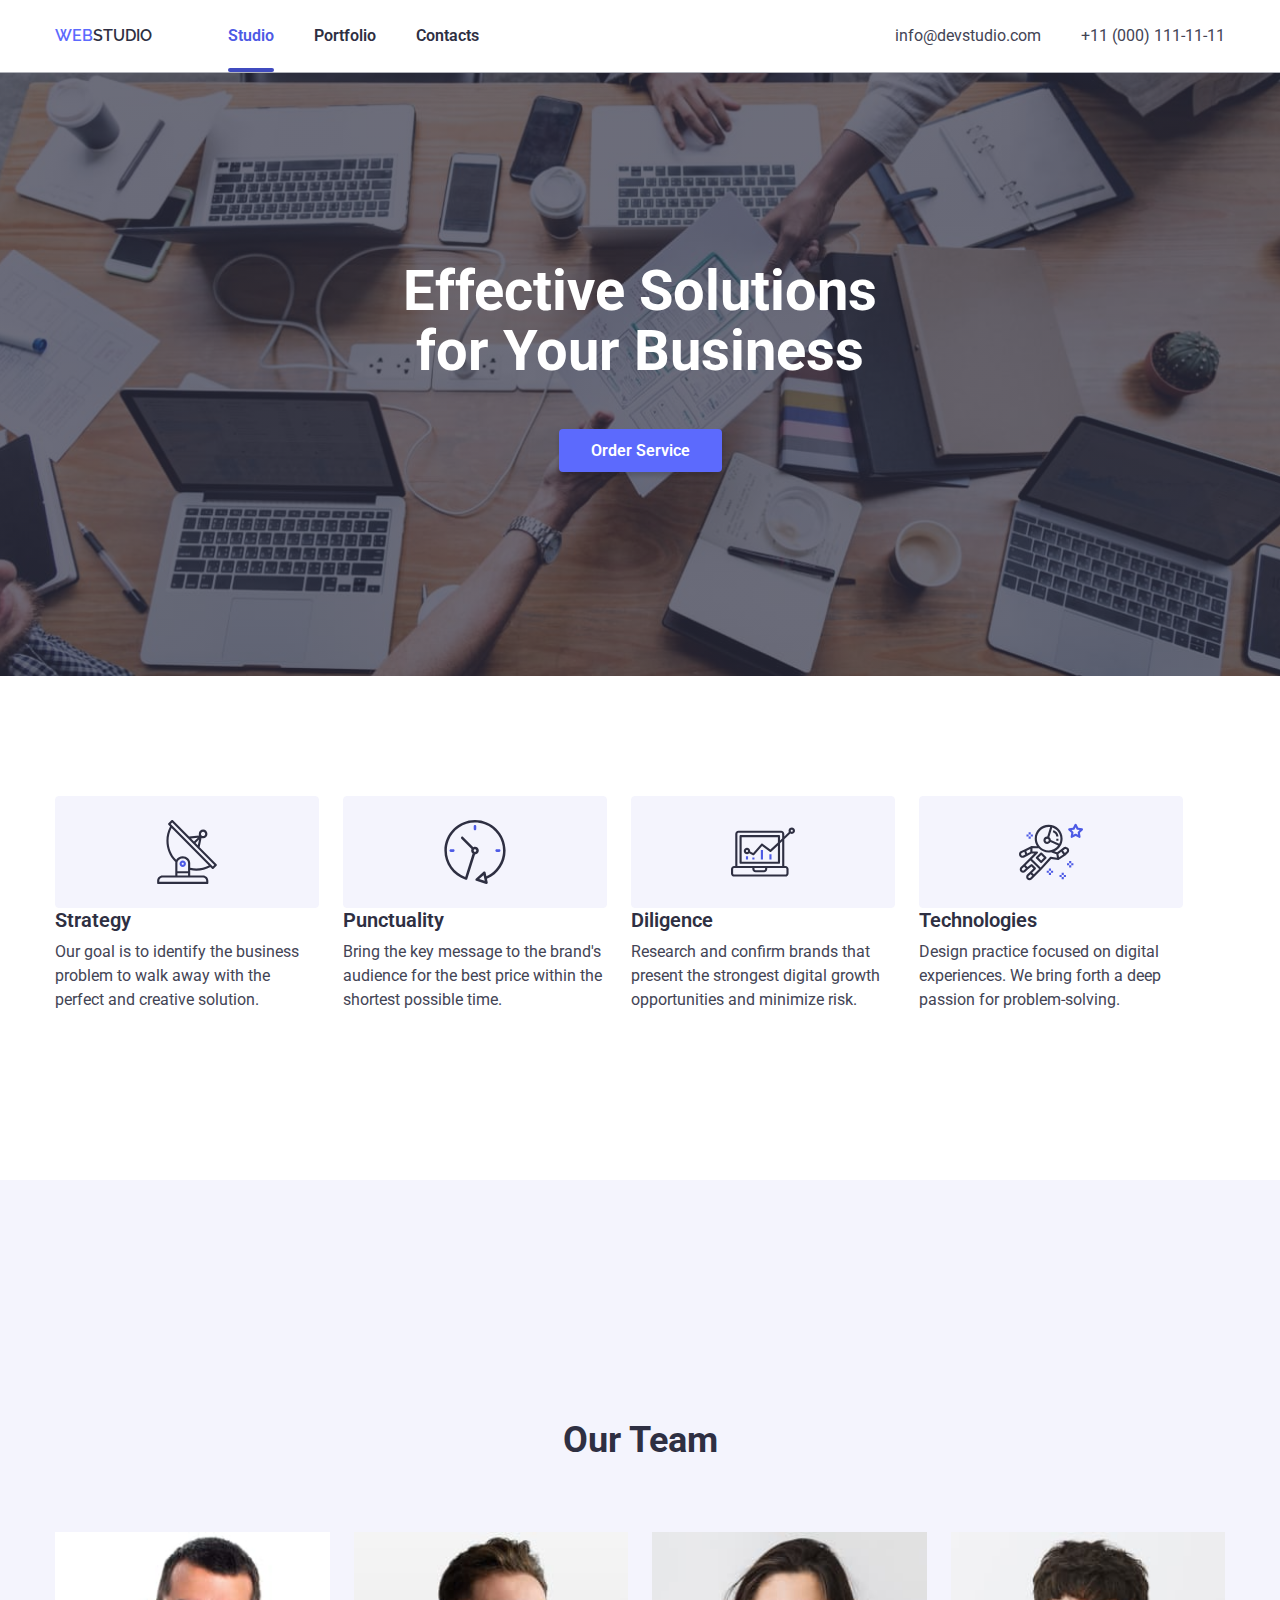
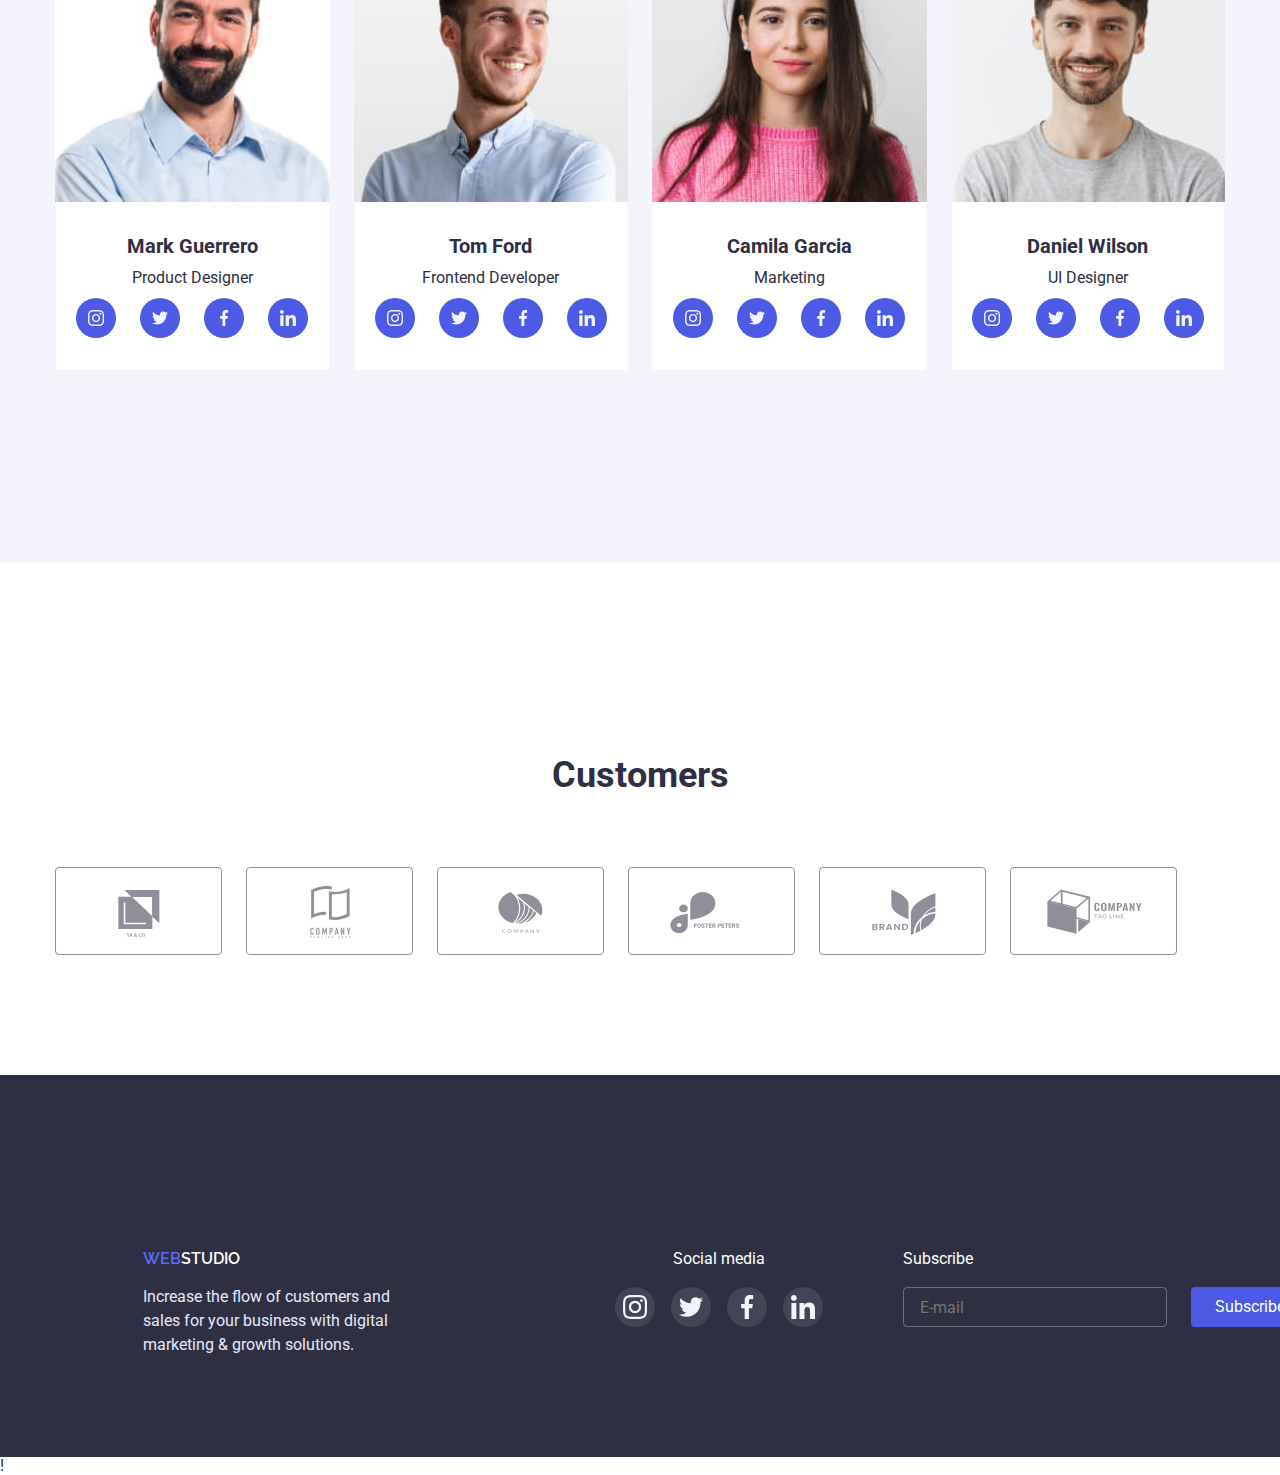
==== commit 843b3b96: "." ====
--- a/index.html
+++ b/index.html
@@ -28,7 +28,7 @@
                             <a class=" link page-header" href="#contacts">Contacts</a></li>
             </ul>   
     </nav>
-    <ul class="header-list list">
+    <ul class="header-list1 list">
         <li class="header-link">
            <a class="contacts page-header page-header-list" href="mailto:info@devstudio.com">info@devstudio.com</a></li>
        <li class="header-link">
@@ -107,7 +107,7 @@
                 <div  class=" container">
                 <h2 class="visual skills">Our skills</h2>
                         <ul class=" list-ul list"> 
-                                <li class=""> 
+                                <li class="v"> 
                                     <div class="box-1 rectangle">
                                             <svg class="foto-logo" width="64" height="64">
                                                 <use href="./images/symbol-defs2.svg#icon-antenna-1-2-1"></use>
@@ -115,7 +115,7 @@
                                         </div>
                                 <h3 class="title-list">Strategy</h3>
                                 <p class="text "> Our goal is to identify the business problem to walk away with the perfect and creative solution.</p> </li>
-                                    <li class="">
+                                    <li class="v">
                                         <div class="box-1 rectangle">
                                         <svg class="foto-logo " width="64" height="64">
                                             <use href="./images/symbol-defs2.svg#icon-clock-1-2-1"></use>
@@ -124,7 +124,7 @@
                                     <h3  class="title-list ">Punctuality</h3>
                                  <p class="text"> Bring the key message to the brand's audience for the best price within the shortest possible time.</p>  
                                 </li>
-                        <li class="">
+                        <li class="v">
                             <div class="box-1 rectangle">
                             <svg class="foto-logo" width="64" height="64">
                                 <use href="./images/symbol-defs2.svg#icon-diagram-1-2-1"></use>
@@ -133,7 +133,7 @@
                             <h3 class="title-list ">Diligence</h3>
                                 <p class="text"> Research and confirm brands that present the strongest digital growth opportunities and minimize risk.</p>
                             </li>
-                            <li class="">
+                            <li class="v">
                                 <div class="box-1 rectangle">
                                 <svg class="foto-logo " width="64" height="64">
                                     <use href="./images/symbol-defs2.svg#icon-astronaut-1-2-1"></use>
--- a/css/styles.css
+++ b/css/styles.css
@@ -36,7 +36,6 @@
 height: auto;
 }
 .container{
-width: 1158px;
 margin-left: auto;
 margin-right: auto;
 padding-left: 15px;
@@ -193,17 +192,18 @@
     height:40px;
 }
 .social-link-menu{
+    display: flex;
     width: 100%;
     height: 100%;
     background-color: var(--blue-color);
     border-radius: 50%;
-    display: flex;
     justify-content: center;
     align-items: center;
     cursor: pointer;
     }
 
 .social-icon-menu{
+    display: flex;
      align-items: center;
     justify-content: center;
 }
@@ -311,6 +311,9 @@
     border-radius: 4px;
     font-weight: 600;
     border: none;
+}
+.rectangle{
+    display: none;
 }
 .button-list:hover,
 .button-list:focus{  
--- a/css/tablet.css
+++ b/css/tablet.css
@@ -26,11 +26,25 @@
 .header-list:focus{
 color:var(--blue-color);
 }
+.header-list1{
+    align-items: center; 
+    gap: 40px;
+    color: transparent;
+    transition: color 250ms cubic-bezier(0.4, 0, 0.2, 1) ;
+    margin-left: auto;
+}
+.header-list1 :hover,
+.header-list1:focus{
+color:var(--blue-color);
+}
 .menu-svg{
     display: none;
 }
 .menu-open{
     display: none;
+}
+.v{
+    width: calc((100% - 24px) / 2);
 }
 .curent{
     position: relative;
@@ -85,7 +99,6 @@
     color:var(--typle2-color);
     text-decoration: none;
     margin-left: auto;
-    margin-right: auto; 
 }
 .header-list,
 .contacts,
@@ -156,11 +169,8 @@
         gap: 24px;
         }
         .team-title-foto{
-            width: calc((100% - 77px)/ 2);
+          width: calc((100% - 24px) / 2);
         }
-        /*.team-title-foto{
-            width: 264px;
-        }*/
     .customers{
         padding-bottom: 96px;
         }
@@ -170,6 +180,10 @@
        .footer{
         padding-top:98px;
         padding-bottom:98px;
+    }
+    .footer-container{
+        display: flex;
+        flex-wrap: wrap;
     }
     .studio-footer{
         color: var(--while-color);
--- a/css/desktop.css
+++ b/css/desktop.css
@@ -19,6 +19,18 @@
     }
     .header-list :hover,
 .header-list:focus{
+color:var(--blue-color);
+}
+.header-list1{
+    display: flex;
+    align-items: center; 
+    gap: 40px;
+    color: transparent;
+    transition: color 250ms cubic-bezier(0.4, 0, 0.2, 1) ;
+    margin-left: auto;
+}
+.header-list1 :hover,
+.header-list1:focus{
 color:var(--blue-color);
 }
 .menu-svg{
@@ -196,8 +208,8 @@
         gap: 24px;
         flex-wrap: nowrap;
         }
-        .team-title-foto{
-            width: calc((100% - 48px)/ 3);
+    .team-title-foto{
+            width: 100%;
         }
     .customers{
         padding-bottom: 120px;
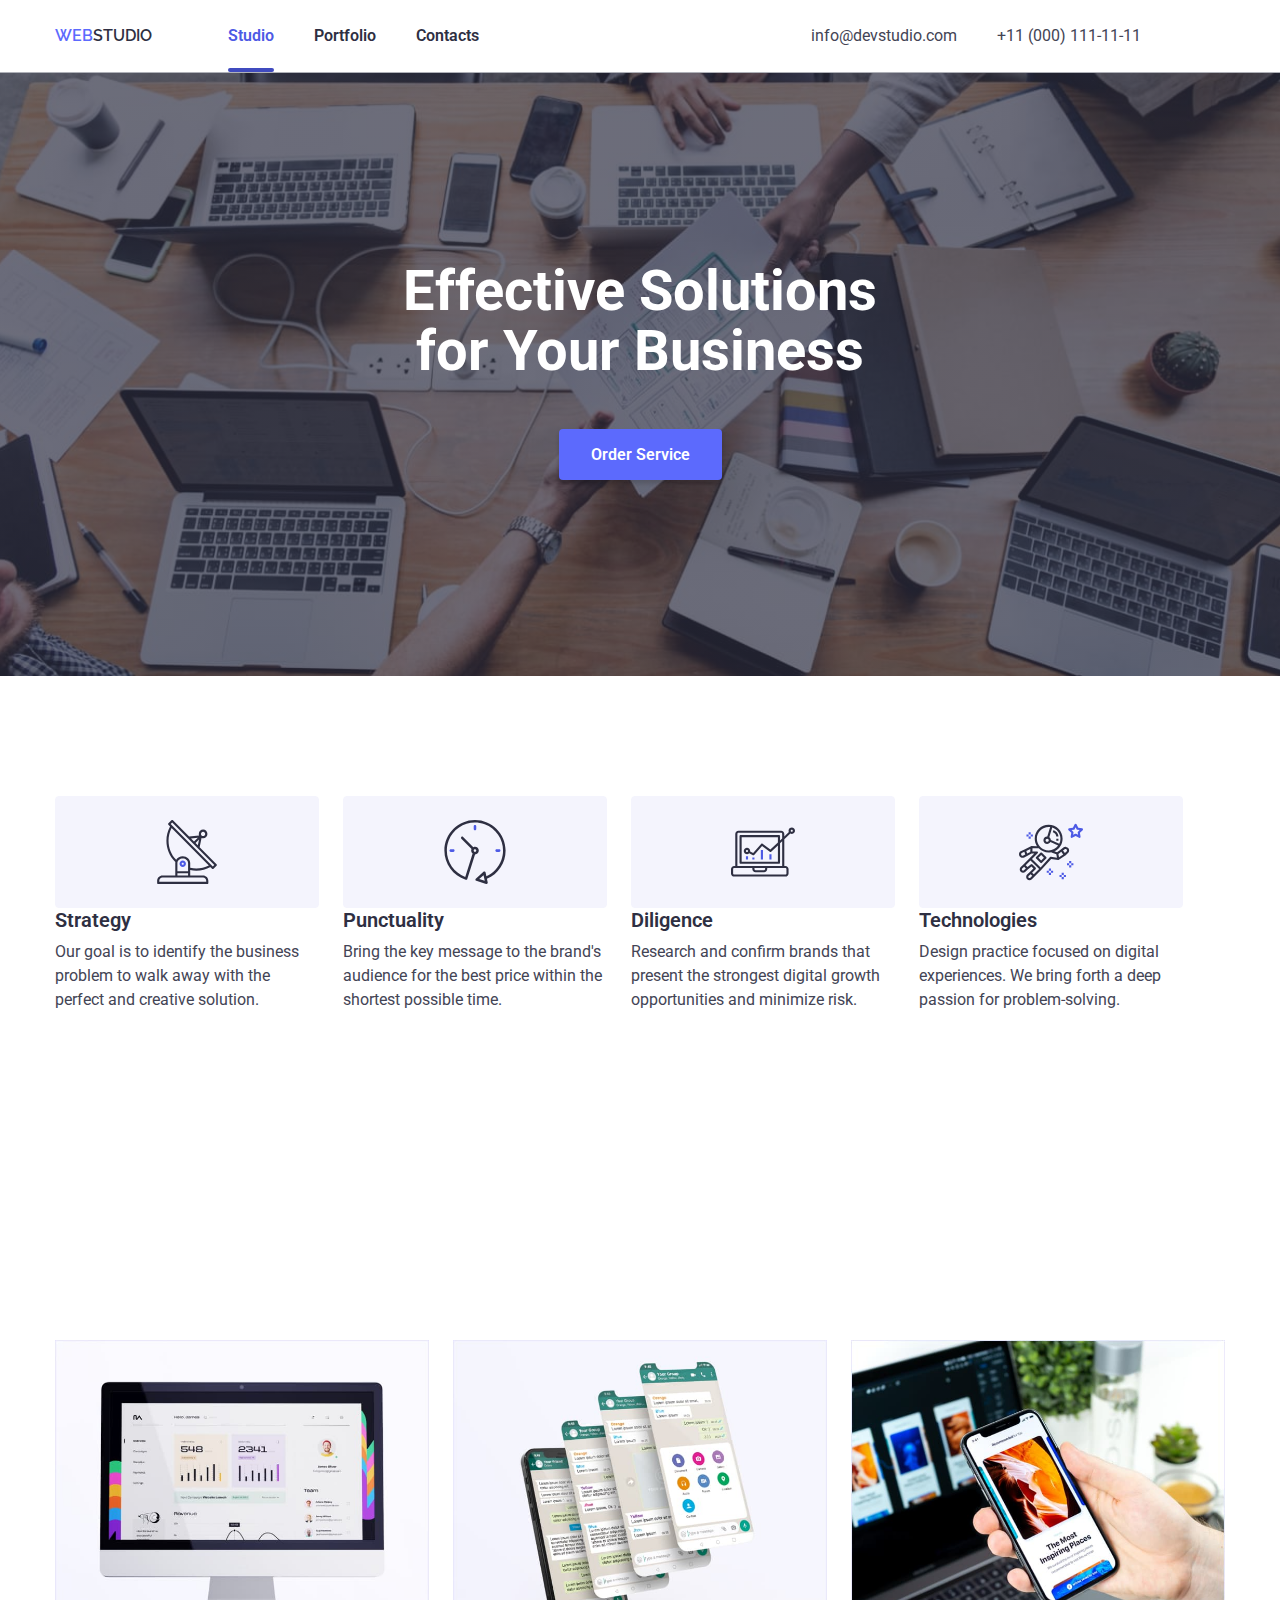
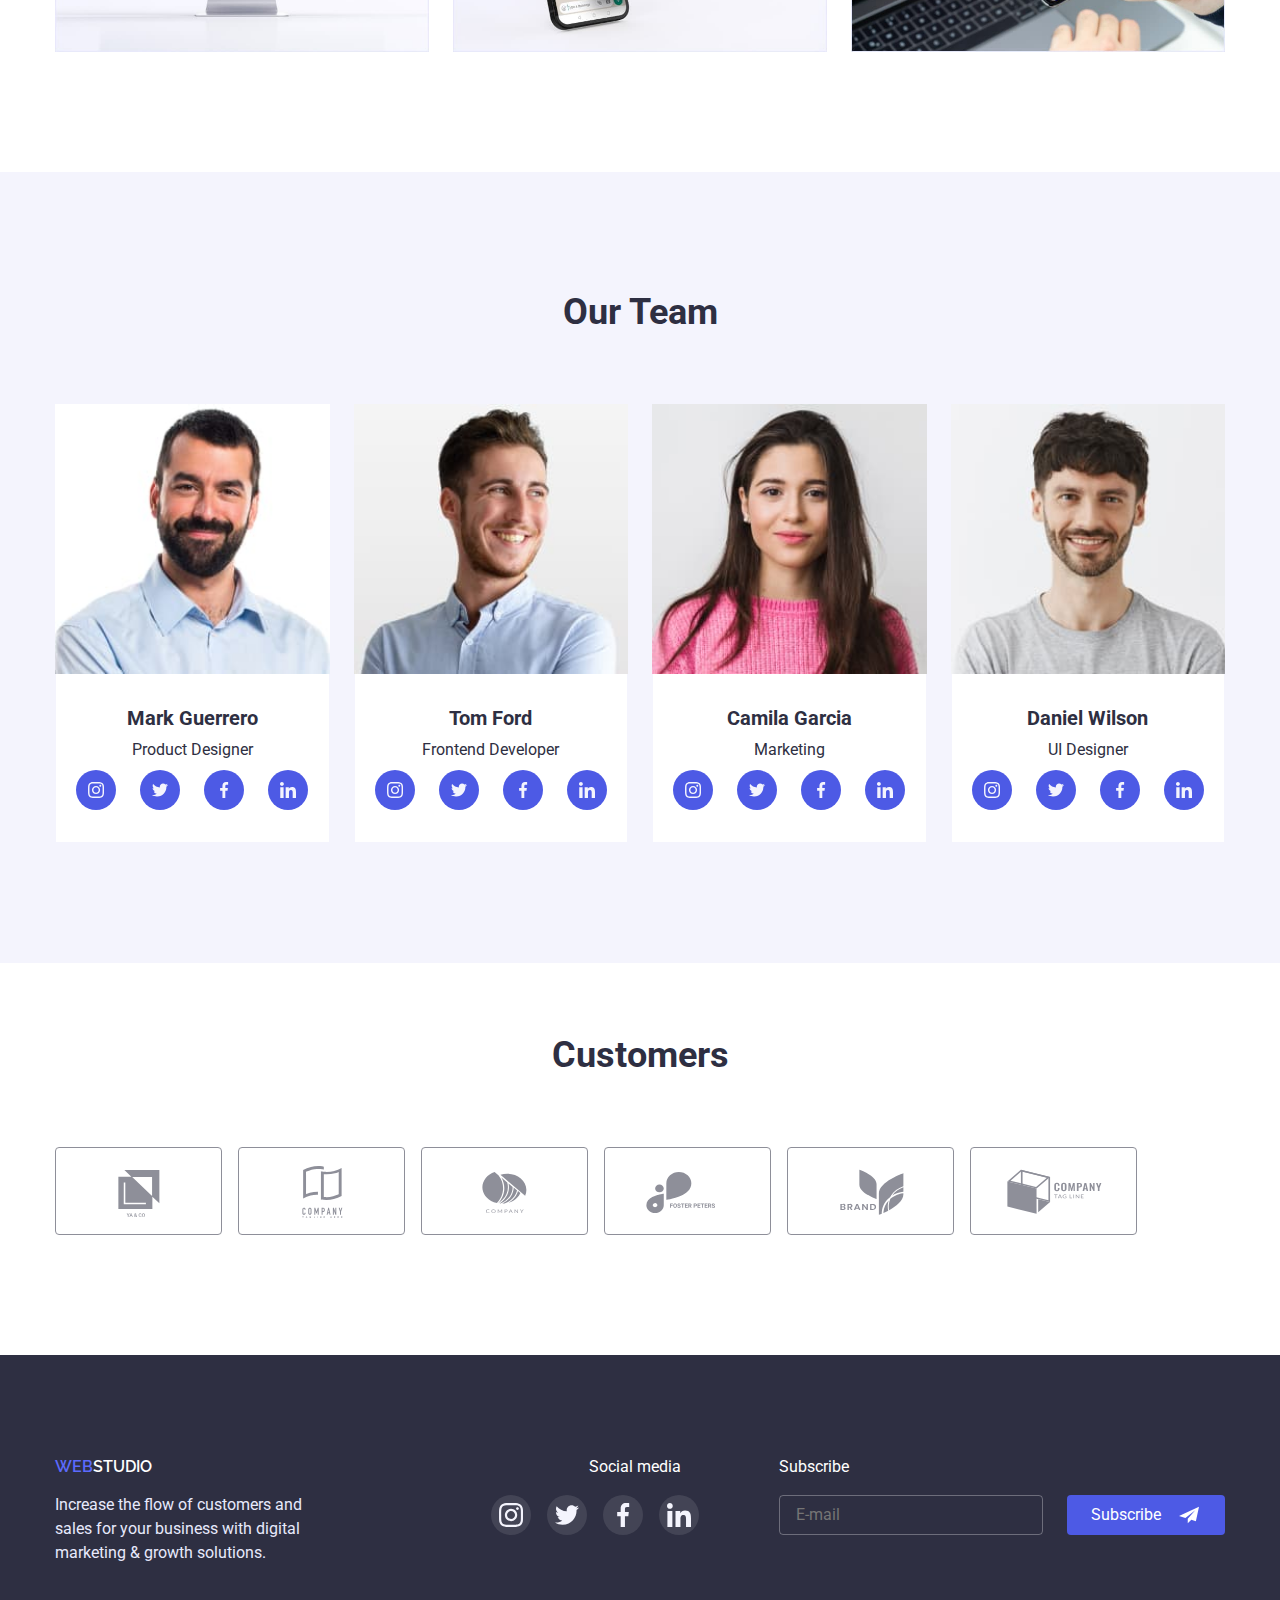
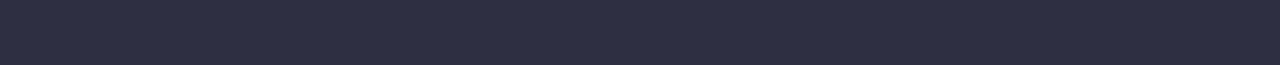
==== commit 994ae5f4: "." ====
--- a/index.html
+++ b/index.html
@@ -25,7 +25,7 @@
                         <li class="header-list">
                             <a class=" link page-header" href=" portfolio.html "> Portfolio</a></li>
                         <li class="header-list">
-                            <a class=" link page-header" href="#contacts">Contacts</a></li>
+                            <a class=" link page-header header-list-2" href="#contacts">Contacts</a></li>
             </ul>   
     </nav>
     <ul class="header-list1 list">
@@ -54,19 +54,18 @@
                     <li class="mob-menu-item">
                         <a class="mob-menu-link1 link" href=" portfolio.html "> Portfolio</a></li>
                     <li class="mob-menu-item">
-                        <a class="mob-menu-link1 link" href="#contacts">Contacts</a></li>
+                        <a class="mob-menu-link1 link2 link" href="#contacts">Contacts</a></li>
         </ul> 
     </div>
-    <div>
+    <div class="list4">
         <ul class="mob-menu-list2 list">
            <li class="mob-menu-item">
                <a class="mob-menu-link1 link" href="tel:+110001111111">+11 (000) 111-11-11</a></li>
+               <li class="mob-menu-item2">
+                <a class="mob-menu-link3 link" href="mailto:info@devstudio.com">info@devstudio.com</a></li>
                </ul>
-        <ul class="mob-menu-list3 list">
-            <li class="mob-menu-item2">
-                <a class="mob-menu-link3 link" href="mailto:info@devstudio.com">info@devstudio.com</a></li>
-        </ul>
             </div>
+            <div class="menu2">
        <ul class="social-mob-menu list">
         <li class="social-media-menu ">
             <a href="" class="social-link-menu link">
@@ -93,6 +92,7 @@
                     </svg> 
                 </a></li>
 </ul>
+</div>
 </div>
 </div> 
 </div>
@@ -148,9 +148,9 @@
             <div class="container">
                 <h2 class="kann-title" data-aos="fade-up-right">What are we doing</h2>
                 <ul class="foto-list list">
-                    <li class="foto-phone"><img src="./images/foto.jpg" alt="Laptop" width="360" height="300"></li>
-                    <li class="foto-phone"><img src="./images/foto2.jpg" alt="Phones" width="360" height="300" ></li>
-                    <li class="foto-phone"><img src="./images/foto3.jpg" alt="App in phone" width="360" height="300" ></li>
+                    <li class="foto-phone"><img src="./images/foto.jpg" srcset="./images/foto2x.jpg" alt="Laptop" width="360" height="300"></li>
+                    <li class="foto-phone"><img src="./images/foto2.jpg" srcset="./images/foto2-2x.jpg" alt="Phones" width="360" height="300" ></li>
+                    <li class="foto-phone"><img src="./images/foto3.jpg" srcset="./images/foto3-2x.jpg" alt="App in phone" width="360" height="300" ></li>
                 </ul>
             </div>
             </section>
@@ -403,7 +403,7 @@
 </form>
 </div>
     </div>
-    </footer>!
+    </footer>
     <div class="backdrop is-hidden" data-modal >
         <div class="modal">
             <button type="button" class="modal-button" data-modal-close >
--- a/css/styles.css
+++ b/css/styles.css
@@ -52,15 +52,9 @@
 .no-scroll{
     overflow: hidden;
 }
-.studio{
-   margin-right: 76px;
-}
 .page-header-container{
     display: flex;
     align-items: center;
-}
-.contacts{
-    margin-left: 332px;
 }
 body{
     color:var(--title-color) ;
@@ -85,7 +79,6 @@
 /*---------------BUTTON------------ */
 .menu-open{
     min-height: 40px;
-    min-width: 40px;
     display: flex;
     align-items: center;
     justify-items: center;
@@ -96,6 +89,7 @@
     border: none;
     cursor: pointer;
     outline: none;
+    margin-left: auto;
 }
 .menu-svg{
     stroke:var(--title-color);
@@ -106,15 +100,16 @@
     color: var(--blue-color);
 }
 /* --------HEADER-------- */
+.header-list,
 .header-list,
 .contacts,
 .contacts2{
     display: none;
 }
-.page-header{
+/*.page-header-container{
     padding-top: 24px;
     padding-bottom: 24px;
-}
+}*/
 /*-----------MENU-----------*/
 .mob-menu{
     position: fixed;
@@ -133,7 +128,7 @@
     overflow-y: auto;
 }
 .menu-close{
-    display: block;
+    display:flex;
     margin-left: auto;
     margin-bottom: 32px;
     width: 24px;
@@ -141,12 +136,23 @@
     border:1 px solid var(--while2-color);
     border-radius: 50%;
     cursor: pointer;
-}
-.mob-menu-list{
-    margin-bottom: 284px;
+    justify-items: center;
+    align-items: center;
+    background-color: var(--while2-color);
+}
+.menu-close:hover,
+.menu-close:focus{
+    background-color: var(--blue-color);
+}
+.icon-a :hover,
+.icon-a:focus{
+    fill: var(--while-color);
 }
 .mob-menu-item:not(:last-child){
 margin-bottom: 40px;
+}
+.link2{
+    margin-bottom: 284px;
 }
 .mob-menu-link1{
 font-weight: 700;
@@ -169,11 +175,9 @@
     line-height: calc(24/20);
     color: var(--title-color);
 }
-.mob-menu-list2{
-    margin-bottom: 40px;
-}
-.mob-menu-list3{
-    margin-bottom: 48px;
+.menu2{
+    padding-bottom: 40px;
+    margin-top: 48px;
 }
 /*.social-mob-menu{
     display: flex;
@@ -185,7 +189,7 @@
     display: flex;
     gap: 64px;
     justify-content: center;
-    margin-bottom: 40px;
+    align-items: center;
 }
 .social-media-menu{
     width:40px ;
@@ -291,8 +295,8 @@
 }
 /*-------------BUTTON------------- */
 .btn{
-      padding-top:12px; ;
-      padding-bottom: 12px;
+      padding-top:16px; ;
+      padding-bottom: 16px;
       padding-left:32px;
       padding-right: 32px;
     font-family:inherit;
@@ -303,7 +307,7 @@
 .btn{
     background-color: var(--typle-color); 
     color:var(--while-color);
-    margin-top: 48px;
+    margin-top: 72px;
     margin-left: auto;
     margin-right: auto;
     display: block;
@@ -414,8 +418,7 @@
         font-size: 36px;
         line-height:calc(40/36);
         color:var(--title-color);
-        margin-bottom:8px;
-       
+        margin-bottom:8px;     
     }
 .text{
         font-size: 16px;
@@ -423,8 +426,6 @@
         color:var(--typle2-color);
         font-family:'Roboto';
         font-weight: 500;
-        padding-bottom: 72px;
-        margin-left: 16px;
         }
 .foto{
     display: none;
@@ -435,7 +436,6 @@
 }
 .link{
     text-decoration: none;
-    display: block;
 }
 /* FOTO */
 
@@ -447,7 +447,6 @@
 padding-top:32px;
 padding-bottom: 32px;
 text-align: center;
-margin-bottom: 72px;
 }
 
 .empployees-card-contant2{
@@ -533,13 +532,13 @@
 }
 .box{
 display: flex;
-gap: 24px;
+gap:72px 16px;
 flex-wrap: wrap;
 margin-left: auto;
 margin-right: auto;
 }
 .logo{
-   width: calc((100% - 60px) / 2);
+   width: calc((100% - 16px) / 2);
     height: 88px;  
 }
 .icone-link{
@@ -616,7 +615,6 @@
     font-weight: 800;
     text-transform: uppercase; 
     font-family: Raleway;
-    margin-left: 88px;
 }
 .end-text{
     font-size: 16px;
@@ -624,22 +622,20 @@
     color:var(--while2-color) ;
     width: 268px;
     height:72px;
-    margin-top: 17.5px;  
-    margin-left: 88px;
-    margin-right: 88px;
+    margin-top: 16px;  
+    /*margin-left: auto;
+    margin-right: auto;*/
 }
 .media{
 font-size: 16px;
 line-height:calc(24/16);
 color: var(--while-color);
-margin-top: 72px;
-margin-bottom: 16px;
 text-align: center;
-margin-left: auto;
+padding-bottom: 16px;
 }
 .box-icone2{
     display: flex;
-    gap: 16px;
+    gap:16px;
     margin-left: auto;
     margin-right: auto; 
 }
@@ -669,7 +665,8 @@
 }
 
 .div{
-    margin-right: 120px;
+/*margin-left: auto;*/
+margin-right: auto;
 }
 /*------------------MODAL--------------*/
 .backdrop{
@@ -746,7 +743,6 @@
     font-size: 16px;
     line-height:calc(24/16);
     color: var(--while-color);
-    margin-top: 72px;
 }
 .email{
     width: 396px;
@@ -906,7 +902,7 @@
     color:rgba(77, 90, 229, 1) ;
 }
 .footer-div{
-    margin-left: auto;
+    margin-top: 72px;
 }
 .privaty-check{
     margin-top: 16px;
--- a/css/mobile.css
+++ b/css/mobile.css
@@ -3,7 +3,7 @@
         max-width: 428px;
        }
        .team-title>.container{
-        max-width: 264px;
+        max-width: 294px;
        }
        .footer-container>.container{
         max-width: 264px;
@@ -15,6 +15,13 @@
         max-width: 428px;
         min-width: 320px;
     }*/
+    .v:not(:last-child){
+        margin-bottom: 72px;
+    }
+    .header{
+        padding-top:25px ;
+        padding-bottom: 25px;
+    }
        .title-list{
         text-align: center;
        }
@@ -22,7 +29,13 @@
         text-align: center;
     }
     .end-text{  
-         text-align: center;
+        text-align: left;
+    }
+    .footer-div-1{
+        margin-top:72px ;
+    }
+    .team-title-foto{
+        margin-bottom: 48px;
     }
     .subscribe{
         text-align: center;
--- a/css/tablet.css
+++ b/css/tablet.css
@@ -1,15 +1,18 @@
 @media screen and  (min-width:768px )and (max-width:1199px) {
     .container{
-        max-width: 768px;
+        max-width: 582px;
        }
     .team-title>.container{
-        max-width: 552px;
+        max-width: 582px;
        }
     .footer-container>.container{
         max-width: 552px;
        }
-    .footer-div-1{
-        display: flex;
+       .portfolio>.container{
+        max-width: 766px;
+       }
+    .studio{
+        margin-right: 50px;
     }
     .div-2{
         display: flex;
@@ -25,6 +28,9 @@
 .header-list :hover,
 .header-list:focus{
 color:var(--blue-color);
+}
+.header-list-2{
+    margin-right: 80px;
 }
 .header-list1{
     align-items: center; 
@@ -44,6 +50,9 @@
     display: none;
 }
 .v{
+    width: calc((100% - 24px) / 2);
+}
+.team-foto-list{
     width: calc((100% - 24px) / 2);
 }
 .curent{
@@ -65,12 +74,11 @@
     align-items: center;
 }
 .page-header{
+    transition: color 250ms cubic-bezier(0.4, 0, 0.2, 1);
+}
+.page-header-container{
     padding-top: 24px;
     padding-bottom: 24px;
-    transition: color 250ms cubic-bezier(0.4, 0, 0.2, 1);
-}
-.contacts{
-    margin-left: 112px;
 }
 .link1{
     font-size: 16px;
@@ -87,31 +95,35 @@
     font-weight: 600;
 }
 .contacts{
+    font-weight: 400;
     font-size: 16px;
     line-height:calc(24/16);
     color:var(--typle2-color);
     text-decoration: none;
-    margin-right: auto;
 }
 .contacts2{
+    font-weight: 400;
     font-size: 16px;
     line-height:calc(24/16);
     color:var(--typle2-color);
     text-decoration: none;
-    margin-left: auto;
 }
 .header-list,
 .contacts,
 .contacts2{
     display: flex;
 }
-.page-header{
-    padding-top: 24px;
-    padding-bottom: 24px;
+.contacts{
+    font-size: 12px;
+    line-height: calc(14/12);
+}
+.contacts2{
+    font-size: 12px;
+line-height: calc(14/12);
 }
      .sol{
-        padding-top:188px ;
-        padding-bottom:188px;
+        padding-top:112px ;
+        padding-bottom:112px;
         background-image: linear-gradient(rgba(46, 47, 66, 0.7),rgba(46, 47, 66, 0.7)), url('../images/office-tablet.jpg');
     }
     @media (min-device-pixel-ratio: 2),
@@ -138,13 +150,6 @@
         font-size: 36px;
         font-weight: 700;
         line-height: calc(40/36);
-        line-height:calc(40/36);
-        margin-bottom: auto;
-        width: calc((100% - 72px) / 2);
-    }
-    .text{
-        font-weight: 500;
-        width: calc((100% - 72px) / 2);
     }
     .foto{
         padding-top:120px ;
@@ -165,8 +170,8 @@
         padding-bottom:120px;
     }
     .team-foto{
-        display: block;
-        gap: 24px;
+        display:flex;
+        gap:64px 24px;
         }
         .team-title-foto{
           width: calc((100% - 24px) / 2);
@@ -174,8 +179,11 @@
     .customers{
         padding-bottom: 96px;
         }
+       .box{
+            justify-content: center;
+        }
     .logo{
-        width: calc((100% - 168px) / 3);
+        width: calc((100% - 48px) / 3);
        }
        .footer{
         padding-top:98px;
@@ -204,12 +212,8 @@
         margin-left: auto;
         margin-right: auto; 
     }
-    .subscribe{
-        margin-left: 108px;
-    }
     .email{
         width: 264px;
-        margin-left: 108px;
     }
     .button-s{
         margin-left: 24px;
--- a/css/desktop.css
+++ b/css/desktop.css
@@ -8,6 +8,9 @@
        .footer-container{
         display: flex;
         align-items: baseline;
+    }
+    .studio{
+        margin-right: 76px;
     }
        .header-list{
         display: flex;
@@ -20,6 +23,9 @@
     .header-list :hover,
 .header-list:focus{
 color:var(--blue-color);
+}
+.header-list1 :not(:last-child){
+    margin-left: 332px;
 }
 .header-list1{
     display: flex;
@@ -27,7 +33,6 @@
     gap: 40px;
     color: transparent;
     transition: color 250ms cubic-bezier(0.4, 0, 0.2, 1) ;
-    margin-left: auto;
 }
 .header-list1 :hover,
 .header-list1:focus{
@@ -53,9 +58,6 @@
     left: 0;
     border-radius: 2px;
 }
-.contacts{
-    margin-left: 332px;
-}
 .page-nav{
     display:flex;
     align-items: center;
@@ -144,6 +146,7 @@
     }
     .btn{
           line-height: calc(19/16);
+          margin-top: 48px;
   }
     .rectangle{
         border-radius: 4px;
@@ -171,9 +174,6 @@
     .list-ul{
        display: flex;
     }
-    .title-team{
-       margin-top: 120px;
-    }
     .title-list{
         font-size: 20px;
         line-height:calc(24/20);
@@ -186,6 +186,7 @@
         margin-top: 8px;
     }
  .foto{
+    display: flex;
         padding-top:120px ;
         padding-bottom: 120px;
     }
@@ -214,9 +215,6 @@
     .customers{
         padding-bottom: 120px;
         }
-    .customers-text{
-        padding-top: 120px;
-    }
      .box{
         flex-wrap: nowrap;
         }
@@ -230,8 +228,10 @@
         }
         .studio-footer{
             color: var(--while-color);
-            line-height: calc(21/18);
-            
+            line-height: calc(21/18);   
+        }
+        .footer-div{
+            margin-top: 0px;
         }
         .end-text{
             font-size: 16px;
@@ -241,11 +241,14 @@
              height:72px;
              margin-top: 16px;  
         }
+        .box-icone2{
+            margin-right: 80px;
+        }
         .subscribe{
-            margin-left: 80px;
+            margin-left: auto;
+            margin-right: auto;
         }
         .email{
-            margin-left: 80px;
             width: 264px;
         }
         .contact-form{
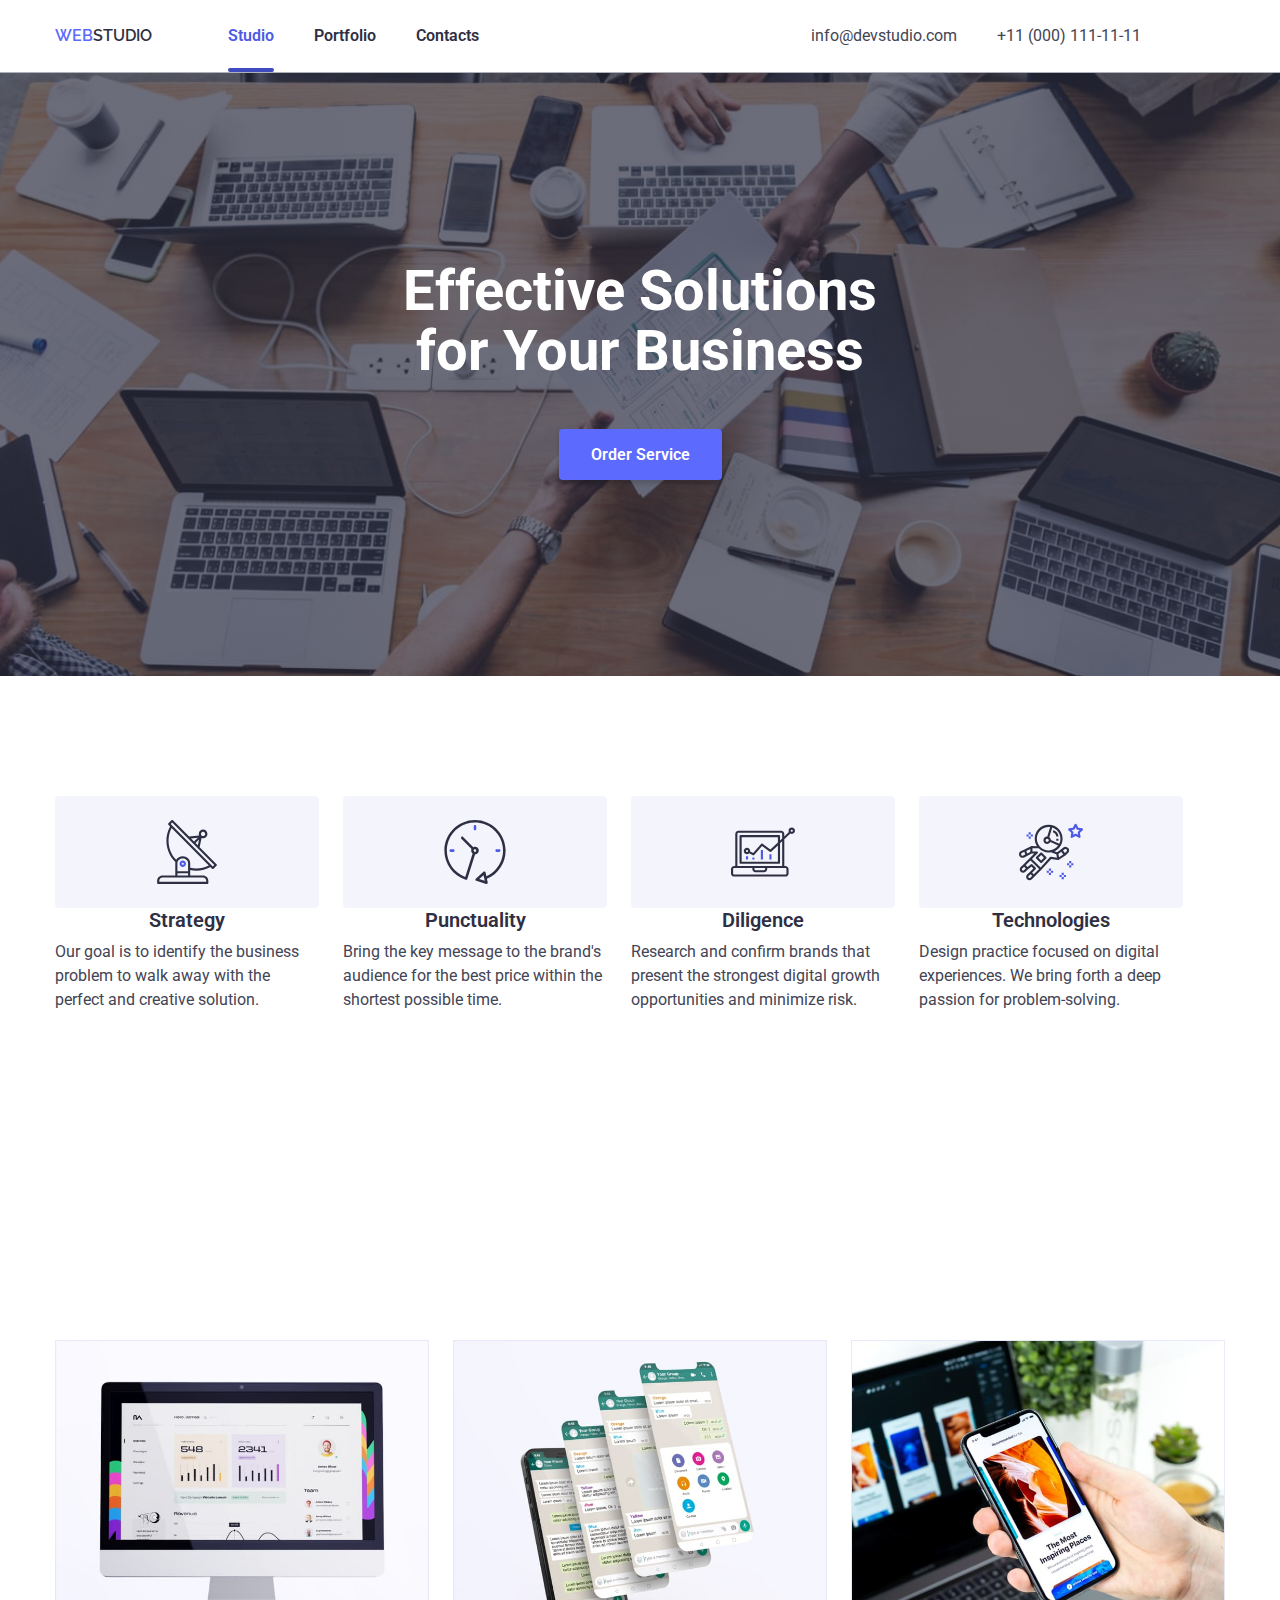
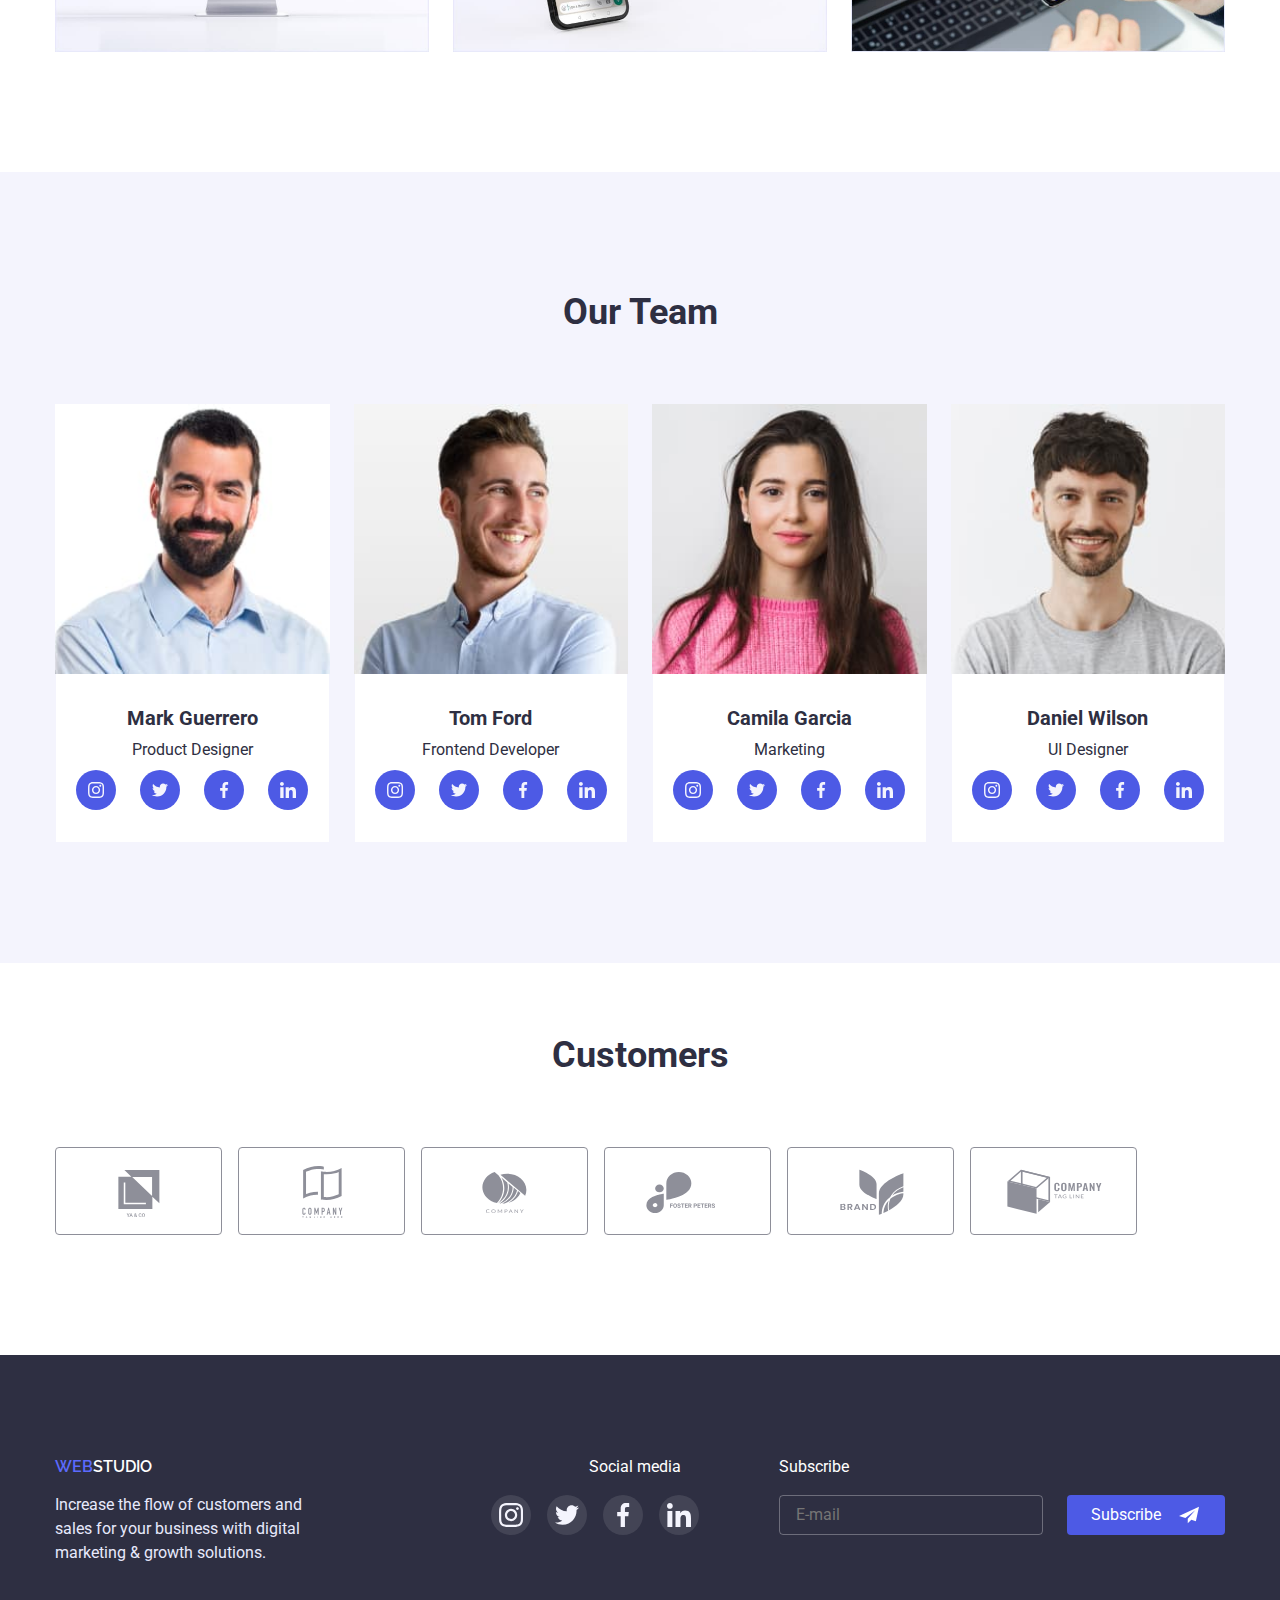
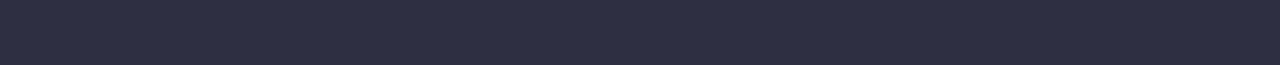
==== commit e3ab6da6: "." ====
--- a/index.html
+++ b/index.html
@@ -50,11 +50,11 @@
                 </button>
                 <ul class=" mob-menu-list list ">
                     <li class="mob-menu-item">
-                        <a  class="mob-menu-link1 link" href="index.html "> Studio</a></li>
+                        <a  class="mob-menu-link5 link" href="index.html "> Studio</a></li>
                     <li class="mob-menu-item">
-                        <a class="mob-menu-link1 link" href=" portfolio.html "> Portfolio</a></li>
+                        <a class="mob-menu-link5 link" href=" portfolio.html "> Portfolio</a></li>
                     <li class="mob-menu-item">
-                        <a class="mob-menu-link1 link2 link" href="#contacts">Contacts</a></li>
+                        <a class="mob-menu-link5 link2 link" href="#contacts">Contacts</a></li>
         </ul> 
     </div>
     <div class="list4">
--- a/css/styles.css
+++ b/css/styles.css
@@ -45,6 +45,8 @@
 .header{
 background:var(--while-color);
 border-bottom: 1px solid var(--title2-color);
+padding-top:25px ;
+padding-bottom: 25px;
 }
 .element.style{
     display: flex;
@@ -74,7 +76,6 @@
     font-size: 36px;
     line-height:calc(40/36);
     color:var(--title-color);
-   width: 396px;
 }
 /*---------------BUTTON------------ */
 .menu-open{
@@ -143,11 +144,15 @@
 .menu-close:hover,
 .menu-close:focus{
     background-color: var(--blue-color);
+    border: var(--blue-color);
 }
 .icon-a :hover,
 .icon-a:focus{
     fill: var(--while-color);
 }
+.icon-a{
+    display: flex;
+}
 .mob-menu-item:not(:last-child){
 margin-bottom: 40px;
 }
@@ -156,10 +161,21 @@
 }
 .mob-menu-link1{
 font-weight: 700;
-font-size: 36px;
-line-height:calc(40/36);
+font-size: 20px;
+line-height:calc(24/20);
 letter-spacing: 0.02em;
 color: var(--title-color);
+}
+.mob-menu-link5{
+    font-weight: 700;
+    font-size: 36px;
+    line-height:calc(40/36);
+    letter-spacing: 0.02em;
+    color: var(--title-color);
+}
+.mob-menu-link5:hover,
+.mob-menu-link1:focus{
+   color:var(--blue-color);
 }
 .mob-menu-link1:hover,
 .mob-menu-link1:focus{
@@ -187,7 +203,7 @@
 }*/
 .social-mob-menu {
     display: flex;
-    gap: 64px;
+    gap: 24px;
     justify-content: center;
     align-items: center;
 }
@@ -288,7 +304,7 @@
     font-size: 36px;
     line-height:calc(40/36);
     color:var(--while-color);
-    width:320px;
+    width:300px;
     margin-left:auto;
     margin-right: auto;
     text-align: center;
@@ -418,7 +434,9 @@
         font-size: 36px;
         line-height:calc(40/36);
         color:var(--title-color);
-        margin-bottom:8px;     
+        margin-bottom:8px;    
+        text-align: center;
+           
     }
 .text{
         font-size: 16px;
@@ -492,6 +510,9 @@
     margin-right: 24px;
 
 }
+.team-title-foto{
+    margin-bottom: 48px;
+}
 .card{
     margin-bottom: 120px;
 }
@@ -638,6 +659,7 @@
     gap:16px;
     margin-left: auto;
     margin-right: auto; 
+    justify-content: center;
 }
 .box-icone{
     width: 40px;
@@ -682,7 +704,7 @@
     position: absolute;
     top: 50%;
     left: 50%;
-    width: 408px;
+    width: 300px;
     background-color: var(--while-color);
     border-radius: 4px;
     transform: translate(-50%,-50%) scale(1) rotate(0);
@@ -743,9 +765,11 @@
     font-size: 16px;
     line-height:calc(24/16);
     color: var(--while-color);
+    text-align: center;
+    margin-left: auto;
+    margin-bottom: 16px;
 }
 .email{
-    width: 396px;
     height: 40px;
     box-sizing: border-box;
 border: 1px solid rgba(255, 255, 255, 0.3);
@@ -754,6 +778,10 @@
 background-color:transparent;
 color: var(--while-color);
 transition: border-color 250ms cubic-bezier(0.4, 0, 0.2, 1), color  250ms cubic-bezier(0.4, 0, 0.2, 1);
+width: 100%;
+}
+.v:not(:last-child){
+    margin-bottom: 72px;
 }
 .email:focus{
     border-color: var(--blue-color);
@@ -774,6 +802,11 @@
     cursor: pointer;
     transition:background-color 250ms cubic-bezier(0.4, 0, 0.2, 1);
     margin-top: 16px;
+    margin-left: auto;
+    margin-right: auto;
+}
+.footer-div-1{
+    margin-top:72px ;
 }
 .button-s:hover,
 .button-s:focus{
@@ -849,7 +882,7 @@
 /*-------------------------*/
 
 .modal-coment{
-width: 360px;
+width: 260px;
 height: 120px;
 border: 1px solid rgba(33, 33, 33, 0.2);
 border-radius: 4px;
--- a/css/mobile.css
+++ b/css/mobile.css
@@ -1,4 +1,4 @@
-@media screen and  (min-width:320px) and (max-width:767px) {
+@media screen and  (min-width:428px) and (max-width:767px) {
     .container{
         max-width: 428px;
        }
@@ -11,41 +11,35 @@
        .foto-text0{
         display: none;
        }
-     /*  .sol{
-        max-width: 428px;
-        min-width: 320px;
-    }*/
-    .v:not(:last-child){
-        margin-bottom: 72px;
-    }
-    .header{
-        padding-top:25px ;
-        padding-bottom: 25px;
-    }
-       .title-list{
-        text-align: center;
-       }
        .studio-footer{
-        text-align: center;
-    }
-    .end-text{  
         text-align: left;
     }
-    .footer-div-1{
-        margin-top:72px ;
-    }
-    .team-title-foto{
-        margin-bottom: 48px;
-    }
-    .subscribe{
-        text-align: center;
-        margin-left: auto;
-        margin-bottom: 16px;
-    }
-    .button-s{
+    .div{
         margin-left: auto;
         margin-right: auto;
     }
+    .mob-menu-link1{
+        font-size: 36px;
+        line-height:calc(40/36);
+        }
+    .social-mob-menu {
+        gap: 64px;
+    }
+    .team-title-foto{
+       width: 396px;
+    }
+    .solutions-title{
+        width:320px;
+    }
+    .email{
+        width: 396px;
+    }
+    .modal{
+        width: 408px;
+    }
+    .modal-coment{
+        width: 360px;
+        }
        .box-icone2{ 
         justify-content: center;
     }
--- a/css/tablet.css
+++ b/css/tablet.css
@@ -24,6 +24,10 @@
         color:var(--title-color);
         transition: color 250ms cubic-bezier(0.4, 0, 0.2, 1) ;
         margin-left: auto;
+    }
+    .header{
+        padding-bottom: 0px;
+        padding-top: 0px;
     }
 .header-list :hover,
 .header-list:focus{
@@ -42,6 +46,9 @@
 .header-list1 :hover,
 .header-list1:focus{
 color:var(--blue-color);
+}
+.team-title-foto{
+   width: 396px;
 }
 .menu-svg{
     display: none;
@@ -133,6 +140,9 @@
     background-image: linear-gradient(rgba(46, 47, 66, 0.7),rgba(46, 47, 66, 0.7)), url('../images/office-tablet-2x.jpg');
   }
 }
+.solutions-title{
+    width:320px;
+}
        .foto-list{
         display: flex;
         gap: 24px;
@@ -150,6 +160,7 @@
         font-size: 36px;
         font-weight: 700;
         line-height: calc(40/36);
+        text-align: left;
     }
     .foto{
         padding-top:120px ;
@@ -175,6 +186,7 @@
         }
         .team-title-foto{
           width: calc((100% - 24px) / 2);
+          margin-bottom: 0px;
         }
     .customers{
         padding-bottom: 96px;
@@ -185,6 +197,9 @@
     .logo{
         width: calc((100% - 48px) / 3);
        }
+       .modal{
+        width: 408px;
+    }
        .footer{
         padding-top:98px;
         padding-bottom:98px;
@@ -215,8 +230,23 @@
     .email{
         width: 264px;
     }
+    .v:not(:last-child){
+        margin-bottom: 0px;
+    }
+    .footer-div-1{
+        margin-top:0px ;
+    }
+    .modal-coment{
+        width: 360px;
+        }
+    .subscribe{
+        text-align:left;
+        margin-left: 0px;
+        margin-bottom: 0px;
+    }
     .button-s{
         margin-left: 24px;
+        margin-right: 0px;
     }
     .contact-form{
         display: flex;
--- a/css/desktop.css
+++ b/css/desktop.css
@@ -19,6 +19,10 @@
         color: transparent;
         transition: color 250ms cubic-bezier(0.4, 0, 0.2, 1) ;
         margin-left: auto;
+    }
+    .header{
+        padding-bottom: 0px;
+        padding-top: 0px;
     }
     .header-list :hover,
 .header-list:focus{
@@ -43,6 +47,9 @@
 }
 .menu-open{
     display: none;
+}
+.team-title-foto{
+   width: 396px;
 }
 .curent{
     position: relative;
@@ -130,6 +137,9 @@
   .sol {
     background-image: linear-gradient(rgba(46, 47, 66, 0.7),rgba(46, 47, 66, 0.7)), url('../images/office-2x.jpg');
   }
+}
+.solutions-title{
+    width:320px;
 }
     .foto-list{
         display: flex;
@@ -211,6 +221,7 @@
         }
     .team-title-foto{
             width: 100%;
+            margin-bottom: 0px;
         }
     .customers{
         padding-bottom: 120px;
@@ -221,6 +232,9 @@
 
     .logo{
         width: calc((100% - 168px)/ 6);
+        }
+        .modal{
+            width: 408px;
         }
         .footer{
             padding-top:100px;
@@ -245,11 +259,25 @@
             margin-right: 80px;
         }
         .subscribe{
-            margin-left: auto;
             margin-right: auto;
+            margin-bottom: 0px;
+            text-align:left;
+        }
+        .button-s{
+            margin-left:0px;
+            margin-right:0px;
         }
         .email{
             width: 264px;
+        }
+        .modal-coment{
+            width: 360px;
+            }
+        .v:not(:last-child){
+            margin-bottom: 0px;
+        }
+        .footer-div-1{
+            margin-top:0px ;
         }
         .contact-form{
             display: flex;
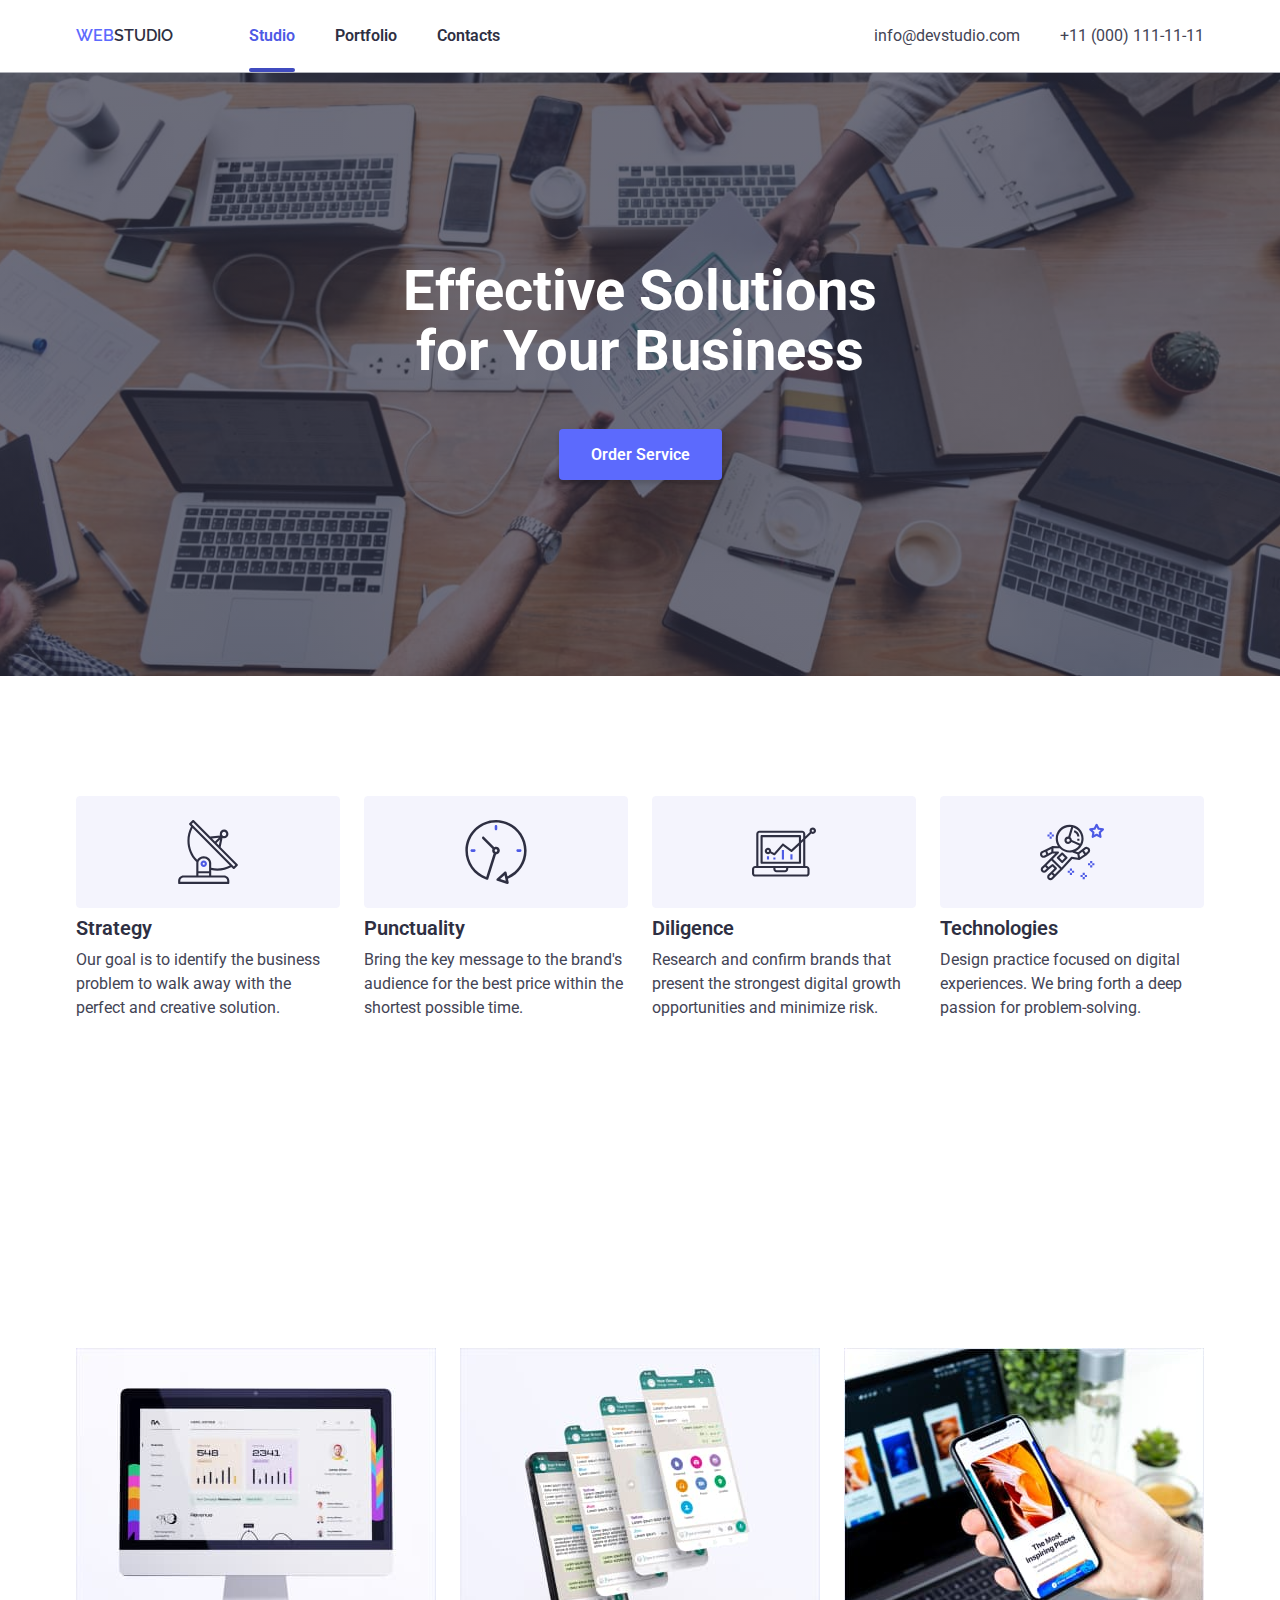
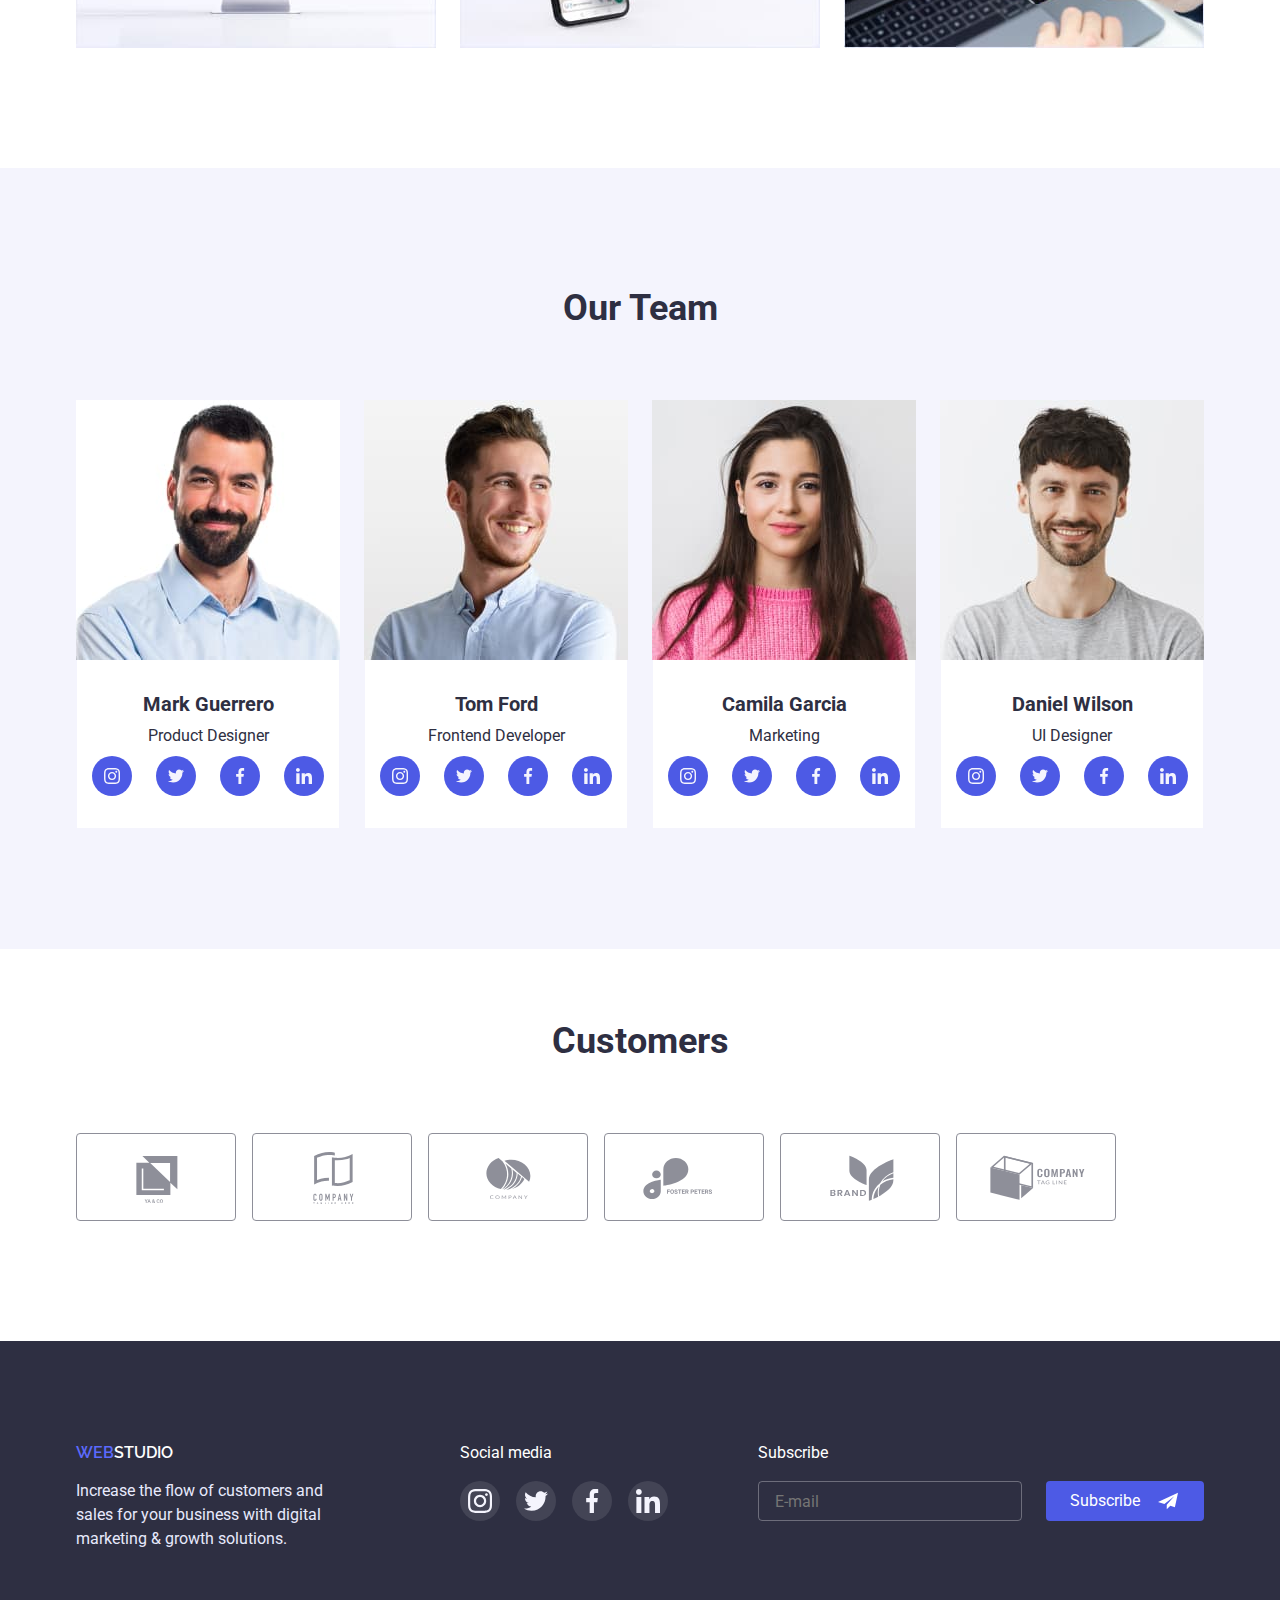
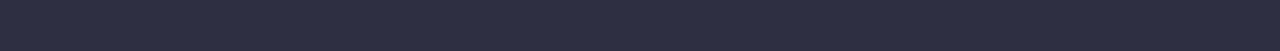
==== commit 7492a834: "." ====
--- a/index.html
+++ b/index.html
@@ -34,7 +34,7 @@
        <li class="header-link">
            <a class="contacts2 page-header page-header-list" href="tel:+110001111111">+11 (000) 111-11-11</a></li>
    </ul> 
-   <button type="button" class="menu-open"data-menu-open >
+   <button type="button" class="menu-open" data-menu-open >
     <svg class="menu-svg" width="32" height="22">
         <use href="./images/defs.svg#icon-menu-1"></use>
     </svg>
@@ -92,7 +92,6 @@
                     </svg> 
                 </a></li>
 </ul>
-</div>
 </div>
 </div> 
 </div>
@@ -148,9 +147,9 @@
             <div class="container">
                 <h2 class="kann-title" data-aos="fade-up-right">What are we doing</h2>
                 <ul class="foto-list list">
-                    <li class="foto-phone"><img src="./images/foto.jpg" srcset="./images/foto2x.jpg" alt="Laptop" width="360" height="300"></li>
-                    <li class="foto-phone"><img src="./images/foto2.jpg" srcset="./images/foto2-2x.jpg" alt="Phones" width="360" height="300" ></li>
-                    <li class="foto-phone"><img src="./images/foto3.jpg" srcset="./images/foto3-2x.jpg" alt="App in phone" width="360" height="300" ></li>
+                    <li class="foto-phone"><img src="./images/foto.jpg" srcset="./images/foto.jpg 1x, ./images/foto2x.jpg 2x" alt="Laptop" width="360" height="300"></li>
+                    <li class="foto-phone"><img src="./images/foto2.jpg" srcset="./images/foto2.jpg 1x, ./images/foto2-2x.jpg 2x" alt="Phones" width="360" height="300" ></li>
+                    <li class="foto-phone"><img src="./images/foto3.jpg" srcset="./images/foto3.jpg 1x, ./images/foto3-2x.jpg 2x" alt="App in phone" width="360" height="300" ></li>
                 </ul>
             </div>
             </section>
@@ -354,7 +353,7 @@
     <footer class="footer " id="contacts">
         <div class="container footer-container">
            <div class="div">
-            <a class="studio-footer link footer-end list " href=""><span class="web2">Web</span>studio</a></li>
+            <a class="studio-footer link footer-end list " href=""><span class="web2">Web</span>studio</a>
         <p class="end-text">Increase the flow of customers and sales for your business with digital marketing & growth solutions.</p>
     </div>
     <div class="footer-div-1">
--- a/css/styles.css
+++ b/css/styles.css
@@ -125,11 +125,15 @@
     height: 100%;
     display: flex;
     flex-direction: column;
-    justify-content: space-between;
     overflow-y: auto;
+}
+.list4{
+    margin-top: auto;
 }
 .menu-close{
     display:flex;
+    align-items: center;
+    justify-content: space-around;
     margin-left: auto;
     margin-bottom: 32px;
     width: 24px;
@@ -137,9 +141,8 @@
     border:1 px solid var(--while2-color);
     border-radius: 50%;
     cursor: pointer;
-    justify-items: center;
-    align-items: center;
     background-color: var(--while2-color);
+    transition: background-color 250ms cubic-bezier(0.4, 0, 0.2, 1);
 }
 .menu-close:hover,
 .menu-close:focus{
@@ -152,6 +155,7 @@
 }
 .icon-a{
     display: flex;
+    transition: fill 250ms cubic-bezier(0.4, 0, 0.2, 1);
 }
 .mob-menu-item:not(:last-child){
 margin-bottom: 40px;
@@ -652,7 +656,7 @@
 line-height:calc(24/16);
 color: var(--while-color);
 text-align: center;
-padding-bottom: 16px;
+margin-bottom: 16px;
 }
 .box-icone2{
     display: flex;
@@ -688,7 +692,7 @@
 
 .div{
 /*margin-left: auto;*/
-margin-right: auto;
+margin-right: 120px;
 }
 /*------------------MODAL--------------*/
 .backdrop{
--- a/css/tablet.css
+++ b/css/tablet.css
@@ -1,6 +1,6 @@
 @media screen and  (min-width:768px )and (max-width:1199px) {
     .container{
-        max-width: 582px;
+        max-width: 768px;
        }
     .team-title>.container{
         max-width: 582px;
@@ -47,9 +47,6 @@
 .header-list1:focus{
 color:var(--blue-color);
 }
-.team-title-foto{
-   width: 396px;
-}
 .menu-svg{
     display: none;
 }
@@ -61,6 +58,8 @@
 }
 .team-foto-list{
     width: calc((100% - 24px) / 2);
+    margin-left: auto;
+    margin-right: auto;
 }
 .curent{
     position: relative;
@@ -185,7 +184,6 @@
         gap:64px 24px;
         }
         .team-title-foto{
-          width: calc((100% - 24px) / 2);
           margin-bottom: 0px;
         }
     .customers{
--- a/css/desktop.css
+++ b/css/desktop.css
@@ -1,9 +1,9 @@
 @media screen and (min-width:1200px){
     .container{
-        max-width: 1200px;
+        max-width: 1158px;
     }
     .team-title>.container{
-        max-width: 1200px;
+        max-width: 1158px;
        }
        .footer-container{
         display: flex;
@@ -27,9 +27,6 @@
     .header-list :hover,
 .header-list:focus{
 color:var(--blue-color);
-}
-.header-list1 :not(:last-child){
-    margin-left: 332px;
 }
 .header-list1{
     display: flex;
@@ -37,6 +34,7 @@
     gap: 40px;
     color: transparent;
     transition: color 250ms cubic-bezier(0.4, 0, 0.2, 1) ;
+    margin-left: auto;
 }
 .header-list1 :hover,
 .header-list1:focus{
@@ -173,7 +171,6 @@
         display: flex;
         align-items: center;
         justify-content: center;
-        position: absolute;
     }
     .foto-logo{
         justify-content: center;
@@ -187,7 +184,7 @@
     .title-list{
         font-size: 20px;
         line-height:calc(24/20);
-        margin-top:112px ;
+        text-align: left;
     }
 .text{
         width: 264px;
@@ -255,8 +252,8 @@
              height:72px;
              margin-top: 16px;  
         }
-        .box-icone2{
-            margin-right: 80px;
+        .footer-div-1{
+            margin-right: auto;
         }
         .subscribe{
             margin-right: auto;
@@ -284,4 +281,7 @@
             align-items: flex-end;
             gap: 24px;
         }
+        .media{
+            text-align: left;
+        }
      }